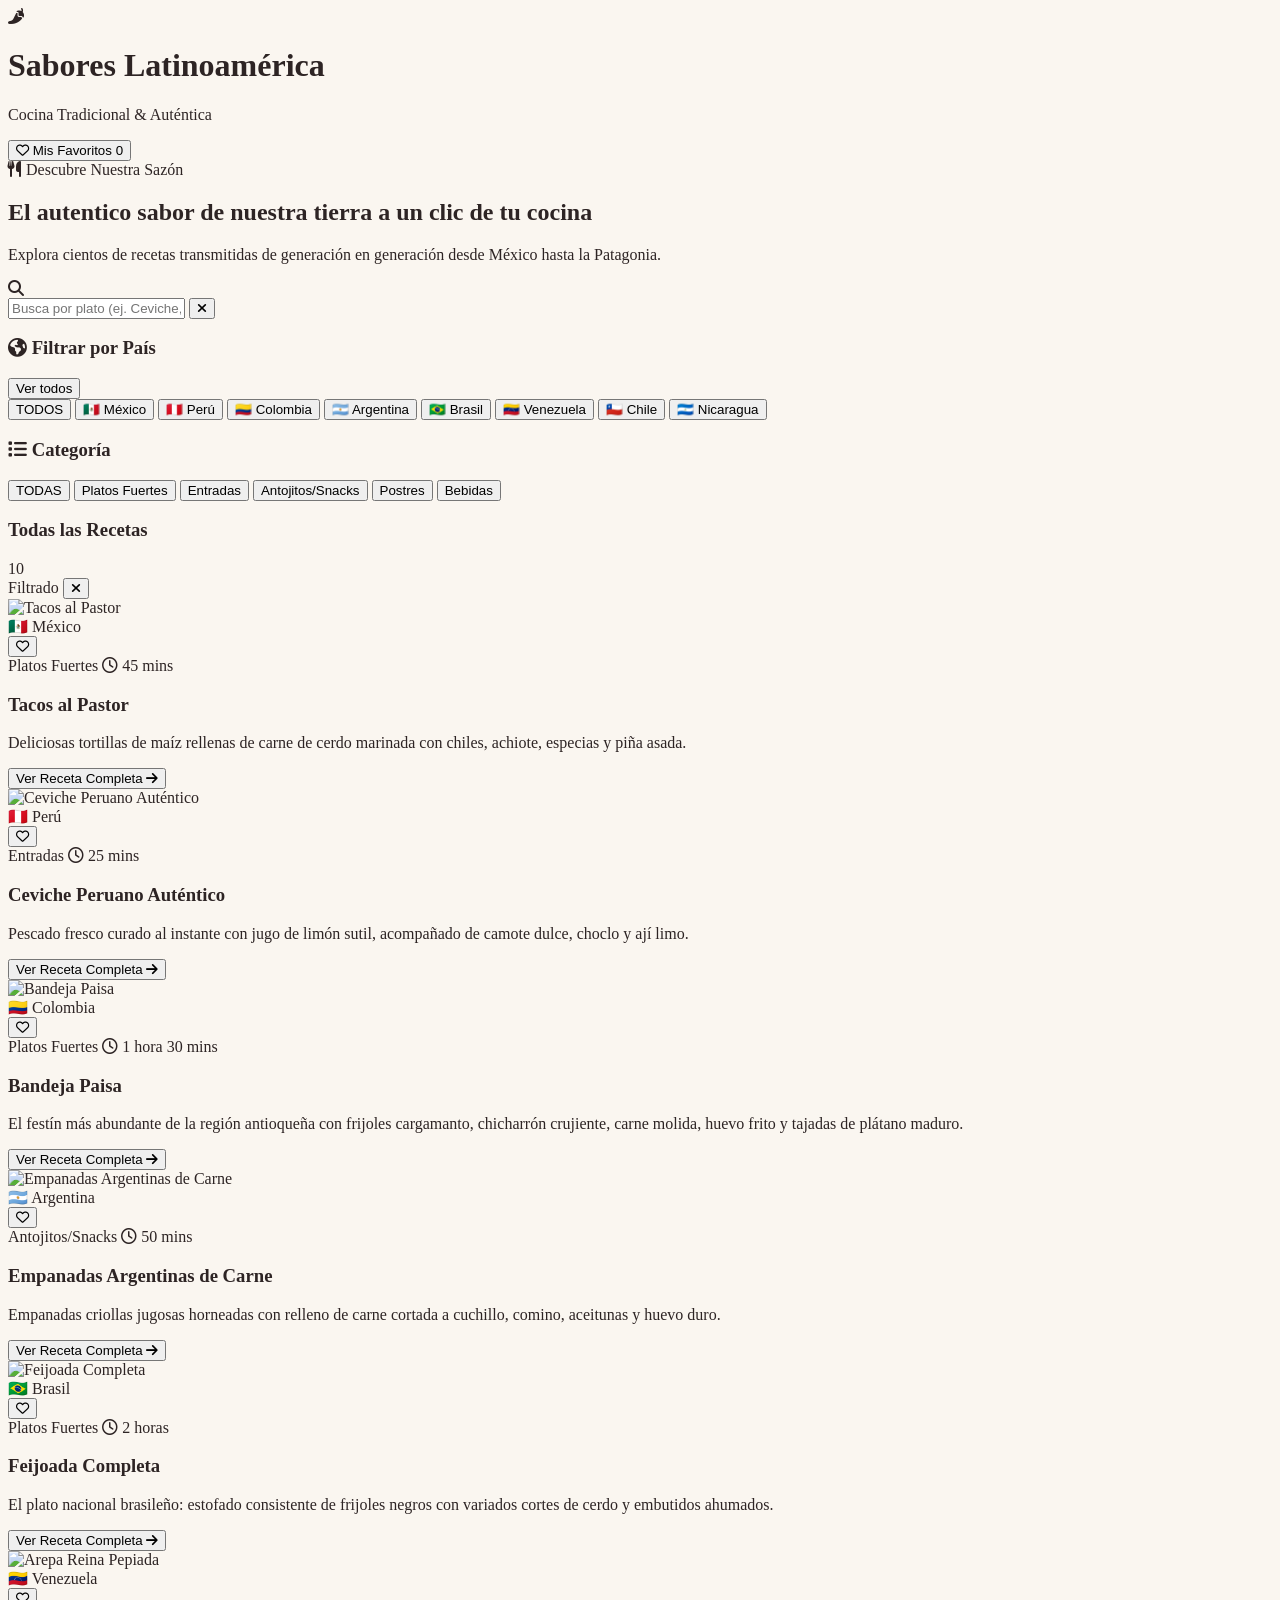
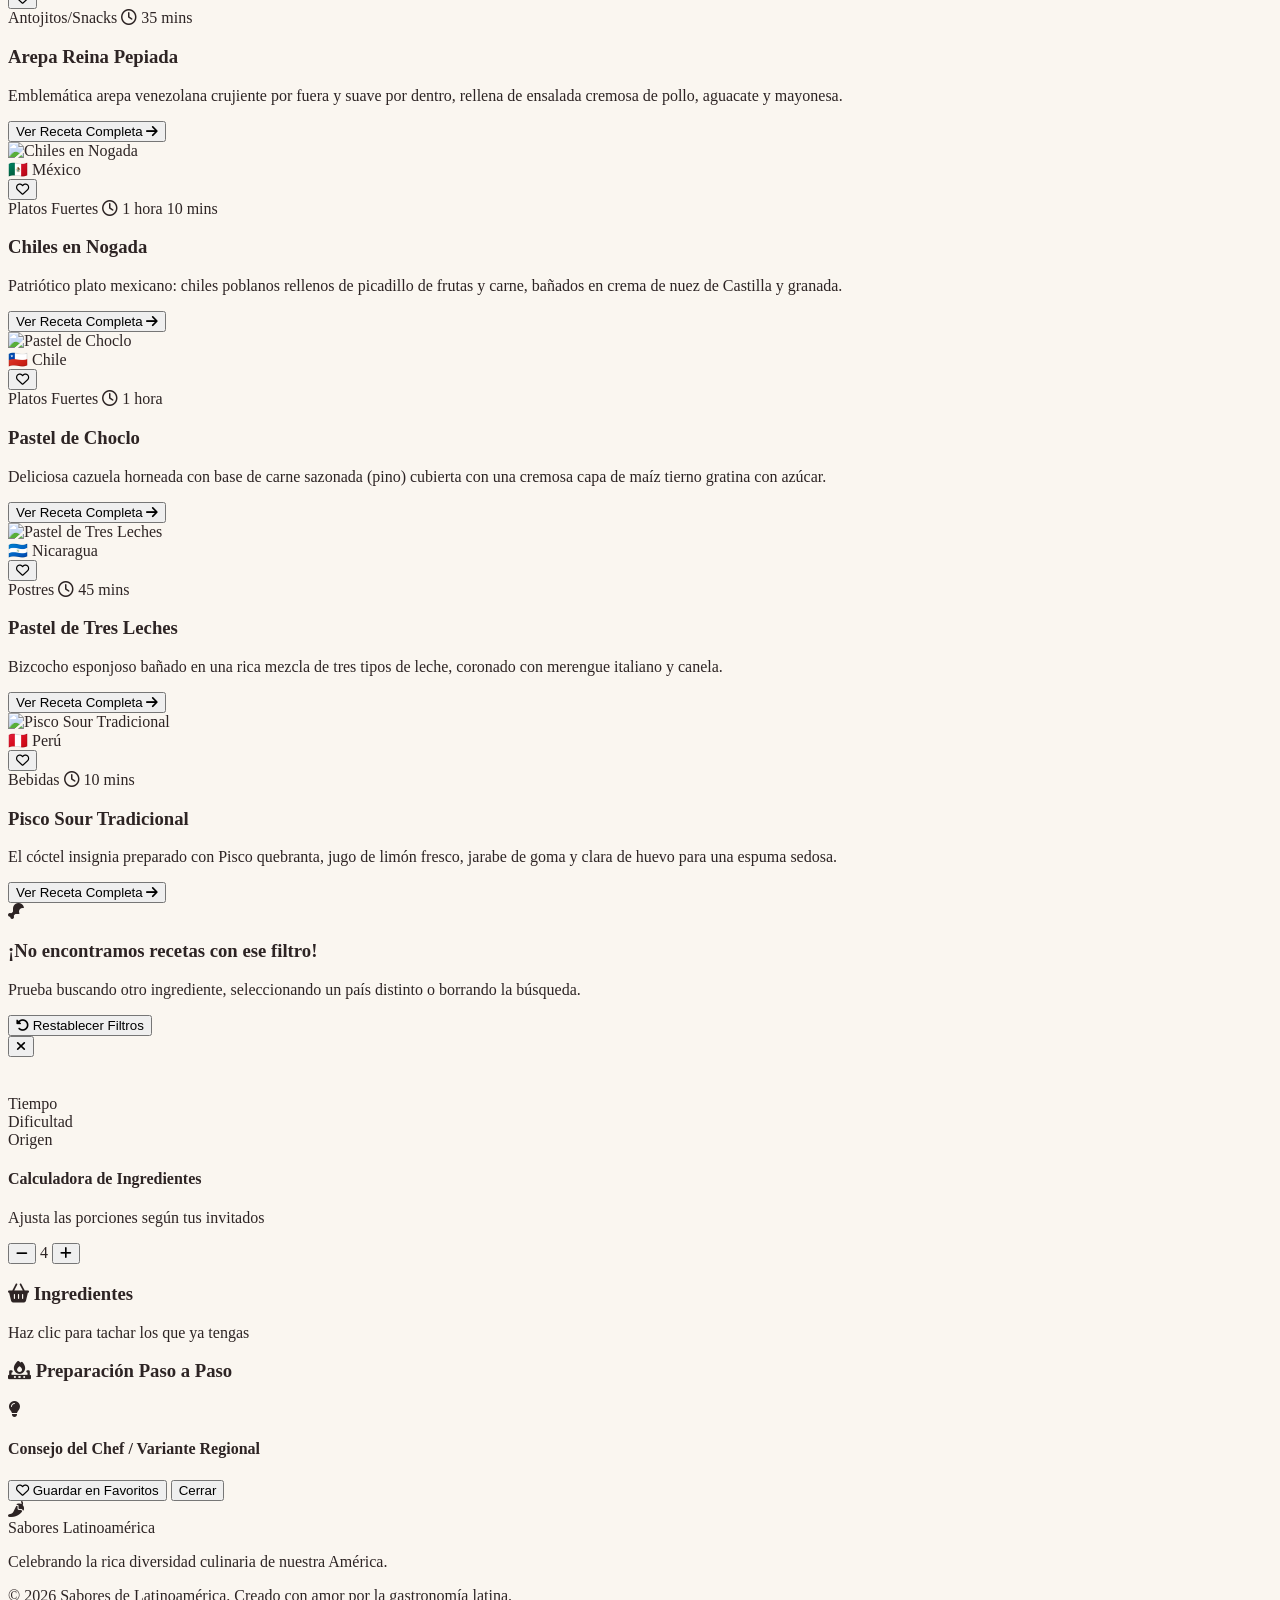
==== index.html @ 1b4be83d "se agrega diseño base para la web" ====
<!DOCTYPE html>
<html lang="es">
<head>
    <meta charset="UTF-8">
    <meta name="viewport" content="width=device-width, initial-scale=1.0">
    <title>Sabores de Latinoamérica | Recetas Tradicionales</title>
    <!-- Tailwind CSS CDN -->
    <script src="https://cdn.tailwindcss.com"></script>
    <!-- FontAwesome Icons -->
    <link rel="stylesheet" href="https://cdnjs.cloudflare.com/ajax/libs/font-awesome/6.4.0/css/all.min.css">
    <!-- Google Fonts - Plus Jakarta Sans & Playfair Display -->
    <link rel="preconnect" href="https://fonts.googleapis.com">
    <link rel="preconnect" href="https://fonts.gstatic.com" crossorigin>
    <link href="https://fonts.googleapis.com/css2?family=Plus+Jakarta+Sans:wght@400;500;600;700;800&family=Playfair+Display:ital,wght@0,600;0,800;1,600&display=swap" rel="stylesheet">
    
    <script>
        tailwind.config = {
            theme: {
                extend: {
                    colors: {
                        terracota: {
                            50: '#fdf8f6',
                            100: '#f2e8e5',
                            500: '#e0533c',
                            600: '#c83e28',
                            700: '#a32f1c',
                        },
                        maiz: {
                            100: '#fef3c7',
                            400: '#f59e0b',
                            500: '#d97706',
                        },
                        cilantro: {
                            50: '#f0fdf4',
                            500: '#22c55e',
                            700: '#15803d',
                            800: '#166534',
                        },
                        warmbg: '#FAF6F0'
                    },
                    fontFamily: {
                        sans: ['"Plus Jakarta Sans"', 'sans-serif'],
                        serif: ['"Playfair Display"', 'serif'],
                    }
                }
            }
        }
    </script>
    <style>
        body {
            background-color: #FAF6F0;
            color: #2D2424;
        }
        .hide-scrollbar::-webkit-scrollbar {
            display: none;
        }
        .hide-scrollbar {
            -ms-overflow-style: none;
            scrollbar-width: none;
        }
        .recipe-card {
            transition: transform 0.3s ease, box-shadow 0.3s ease;
        }
        .recipe-card:hover {
            transform: translateY(-6px);
        }
        .heart-icon {
            transition: transform 0.2s cubic-bezier(0.175, 0.885, 0.32, 1.275);
        }
        .heart-icon.active {
            transform: scale(1.2);
            color: #e0533c;
        }
    </style>
</head>
<body class="font-sans min-h-screen flex flex-col justify-between antialiased selection:bg-terracota-500 selection:text-white">

    <!-- HEADER / NAVIGATION -->
    <header class="sticky top-0 z-40 bg-white/90 backdrop-blur-md border-b border-orange-100 shadow-sm">
        <div class="max-w-7xl mx-auto px-4 sm:px-6 lg:px-8">
            <div class="flex items-center justify-between h-20">
                <!-- Logo -->
                <div class="flex items-center gap-3 cursor-pointer" onclick="resetFilters()">
                    <div class="w-12 h-12 rounded-2xl bg-gradient-to-tr from-terracota-600 via-maiz-500 to-cilantro-700 flex items-center justify-center text-white text-2xl shadow-md shadow-terracota-500/20">
                        <i class="fa-solid fa-pepper-hot"></i>
                    </div>
                    <div>
                        <h1 class="font-serif font-extrabold text-2xl sm:text-3xl text-gray-900 tracking-tight">Sabores <span class="text-terracota-600">Latinoamérica</span></h1>
                        <p class="text-xs text-gray-500 font-medium tracking-wide uppercase">Cocina Tradicional & Auténtica</p>
                    </div>
                </div>

                <!-- Navigation Action Buttons -->
                <div class="flex items-center gap-3">
                    <button id="favorites-toggle-btn" onclick="toggleFavoritesOnly()" class="flex items-center gap-2 px-4 py-2.5 rounded-full border border-gray-200 bg-white hover:border-terracota-500 hover:text-terracota-600 text-gray-700 font-semibold text-sm transition-all shadow-sm">
                        <i id="fav-nav-icon" class="fa-regular fa-heart text-terracota-500 text-base"></i>
                        <span class="hidden sm:inline">Mis Favoritos</span>
                        <span id="fav-count-badge" class="bg-terracota-500 text-white text-xs font-bold px-2 py-0.5 rounded-full">0</span>
                    </button>
                </div>
            </div>
        </div>
    </header>

    <!-- HERO SECTION -->
    <section class="relative bg-gradient-to-b from-orange-100/50 via-warmbg to-warmbg pt-10 pb-8 px-4 sm:px-6 lg:px-8">
        <div class="max-w-4xl mx-auto text-center">
            <span class="inline-flex items-center gap-2 px-3 py-1 rounded-full bg-maiz-100 text-maiz-500 text-xs font-bold uppercase tracking-wider mb-4 border border-maiz-400/20">
                <i class="fa-solid fa-utensils"></i> Descubre Nuestra Sazón
            </span>
            <h2 class="font-serif text-3xl sm:text-5xl font-extrabold text-gray-900 leading-tight mb-4">
                El autentico sabor de nuestra tierra a un clic de tu cocina
            </h2>
            <p class="text-gray-600 text-base sm:text-lg mb-8 max-w-2xl mx-auto">
                Explora cientos de recetas transmitidas de generación en generación desde México hasta la Patagonia.
            </p>

            <!-- Search Bar -->
            <div class="relative max-w-2xl mx-auto shadow-lg rounded-2xl">
                <div class="absolute inset-y-0 left-0 pl-4 flex items-center pointer-events-none text-gray-400 text-lg">
                    <i class="fa-solid fa-magnifying-glass"></i>
                </div>
                <input type="text" id="search-input" oninput="handleSearch()" placeholder="Busca por plato (ej. Ceviche, Tacos) o ingrediente (ej. Aguacate, Maíz)..." 
                       class="w-full pl-12 pr-10 py-4 bg-white rounded-2xl border-2 border-transparent focus:border-terracota-500 text-gray-800 placeholder-gray-400 focus:outline-none focus:ring-4 focus:ring-terracota-500/10 text-base font-medium transition-all shadow-sm">
                <button id="clear-search-btn" onclick="clearSearch()" class="hidden absolute inset-y-0 right-0 pr-4 flex items-center text-gray-400 hover:text-gray-600">
                    <i class="fa-solid fa-xmark text-lg"></i>
                </button>
            </div>
        </div>
    </section>

    <!-- MAIN CONTENT AREA -->
    <main class="max-w-7xl mx-auto px-4 sm:px-6 lg:px-8 py-6 flex-grow w-full">

        <!-- FILTERS BAR -->
        <div class="space-y-6 mb-10">
            <!-- Country Filters Carousel -->
            <div>
                <div class="flex items-center justify-between mb-3">
                    <h3 class="text-sm font-bold uppercase tracking-wider text-gray-500 flex items-center gap-2">
                        <i class="fa-solid fa-earth-americas text-terracota-500"></i> Filtrar por País
                    </h3>
                    <button onclick="resetCountryFilter()" class="text-xs font-semibold text-terracota-600 hover:underline">Ver todos</button>
                </div>
                <div class="flex items-center gap-2 overflow-x-auto pb-2 hide-scrollbar -mx-4 px-4 sm:mx-0 sm:px-0" id="country-filters-container">
                    <!-- Dynamic rendering of country pills -->
                </div>
            </div>

            <!-- Category Filters -->
            <div>
                <div class="flex items-center justify-between mb-3">
                    <h3 class="text-sm font-bold uppercase tracking-wider text-gray-500 flex items-center gap-2">
                        <i class="fa-solid fa-list text-maiz-500"></i> Categoría
                    </h3>
                </div>
                <div class="flex flex-wrap gap-2" id="category-filters-container">
                    <!-- Dynamic rendering of category pills -->
                </div>
            </div>
        </div>

        <!-- SEARCH RESULTS HEADER -->
        <div class="flex items-center justify-between mb-6 border-b border-orange-200/60 pb-4">
            <div class="flex items-center gap-3">
                <h3 class="text-xl font-bold text-gray-900 font-serif" id="results-title">Todas las Recetas</h3>
                <span id="results-count" class="bg-orange-100 text-terracota-700 text-xs font-bold px-2.5 py-1 rounded-full">0</span>
            </div>
            <!-- Active Filters Info -->
            <div id="active-filter-badge" class="hidden flex items-center gap-2 bg-terracota-50 border border-terracota-100 text-terracota-700 text-xs font-semibold px-3 py-1 rounded-full">
                <span id="active-filter-text">Filtrado</span>
                <button onclick="resetFilters()" class="hover:text-terracota-900"><i class="fa-solid fa-xmark"></i></button>
            </div>
        </div>

        <!-- RECIPES GRID -->
        <div id="recipes-grid" class="grid grid-cols-1 sm:grid-cols-2 lg:grid-cols-3 xl:grid-cols-4 gap-6">
            <!-- Dynamic Recipe Cards Loading Here -->
        </div>

        <!-- EMPTY STATE -->
        <div id="empty-state" class="hidden text-center py-16 bg-white rounded-3xl border-2 border-dashed border-orange-200 my-8">
            <div class="w-20 h-20 bg-orange-50 text-terracota-500 rounded-full flex items-center justify-center mx-auto mb-4 text-3xl">
                <i class="fa-solid fa-drumstick-bite"></i>
            </div>
            <h3 class="text-2xl font-bold font-serif text-gray-800 mb-2">¡No encontramos recetas con ese filtro!</h3>
            <p class="text-gray-500 mb-6 max-w-md mx-auto">Prueba buscando otro ingrediente, seleccionando un país distinto o borrando la búsqueda.</p>
            <button onclick="resetFilters()" class="px-6 py-3 bg-terracota-500 hover:bg-terracota-600 text-white font-bold rounded-xl shadow-md transition-all">
                <i class="fa-solid fa-rotate-left mr-2"></i> Restablecer Filtros
            </button>
        </div>

    </main>

    <!-- RECIPE DETAIL MODAL -->
    <div id="recipe-modal" class="fixed inset-0 z-50 hidden overflow-y-auto bg-black/60 backdrop-blur-sm flex items-center justify-center p-3 sm:p-4 transition-opacity duration-300 opacity-0">
        <div class="relative bg-white rounded-3xl max-w-3xl w-full max-h-[92vh] overflow-y-auto shadow-2xl transition-all transform scale-95 duration-300 flex flex-col" id="modal-content">
            <!-- Modal Close Button -->
            <button onclick="closeRecipeModal()" class="absolute top-4 right-4 z-20 w-10 h-10 bg-black/40 hover:bg-black/70 text-white rounded-full flex items-center justify-center transition-all shadow-md backdrop-blur-md">
                <i class="fa-solid fa-xmark text-lg"></i>
            </button>

            <!-- Modal Image Header -->
            <div class="relative h-64 sm:h-80 w-full shrink-0">
                <img id="modal-image" src="" alt="" class="w-full h-full object-cover">
                <div class="absolute inset-0 bg-gradient-to-t from-black/80 via-black/20 to-transparent"></div>
                
                <div class="absolute bottom-4 left-4 right-4 text-white">
                    <div class="flex items-center gap-2 mb-2">
                        <span id="modal-country-badge" class="px-3 py-1 rounded-full bg-white/20 backdrop-blur-md text-xs font-bold tracking-wide border border-white/30 text-white">
                            <!-- Country Badge -->
                        </span>
                        <span id="modal-category-badge" class="px-3 py-1 rounded-full bg-maiz-500/90 text-xs font-bold tracking-wide text-white">
                            <!-- Category Badge -->
                        </span>
                    </div>
                    <h2 id="modal-title" class="text-2xl sm:text-4xl font-extrabold font-serif leading-tight">
                        <!-- Title -->
                    </h2>
                </div>
            </div>

            <!-- Modal Body Container -->
            <div class="p-6 sm:p-8 space-y-8 flex-grow">
                <!-- Meta stats bar -->
                <div class="grid grid-cols-3 gap-3 p-4 bg-orange-50/60 rounded-2xl border border-orange-100 text-center">
                    <div>
                        <span class="block text-xs uppercase text-gray-500 font-bold">Tiempo</span>
                        <span id="modal-time" class="text-sm sm:text-base font-extrabold text-gray-800"></span>
                    </div>
                    <div>
                        <span class="block text-xs uppercase text-gray-500 font-bold">Dificultad</span>
                        <span id="modal-difficulty" class="text-sm sm:text-base font-extrabold text-terracota-600"></span>
                    </div>
                    <div>
                        <span class="block text-xs uppercase text-gray-500 font-bold">Origen</span>
                        <span id="modal-origin" class="text-sm sm:text-base font-extrabold text-gray-800"></span>
                    </div>
                </div>

                <!-- Description -->
                <p id="modal-description" class="text-gray-600 text-base leading-relaxed italic border-l-4 border-terracota-500 pl-4 py-1">
                    <!-- Description -->
                </p>

                <!-- Dynamic Servings Calculator -->
                <div class="bg-gray-50 p-4 rounded-2xl border border-gray-200 flex items-center justify-between flex-wrap gap-4">
                    <div>
                        <h4 class="font-bold text-gray-900 text-sm sm:text-base">Calculadora de Ingredientes</h4>
                        <p class="text-xs text-gray-500">Ajusta las porciones según tus invitados</p>
                    </div>
                    <div class="flex items-center gap-3 bg-white px-3 py-1.5 rounded-xl border border-gray-300 shadow-sm">
                        <button onclick="updateServings(-1)" class="w-8 h-8 rounded-lg bg-gray-100 hover:bg-terracota-500 hover:text-white text-gray-700 font-bold text-lg flex items-center justify-center transition-colors">
                            <i class="fa-solid fa-minus text-xs"></i>
                        </button>
                        <span class="font-extrabold text-lg text-gray-800 w-8 text-center" id="servings-count">4</span>
                        <button onclick="updateServings(1)" class="w-8 h-8 rounded-lg bg-gray-100 hover:bg-terracota-500 hover:text-white text-gray-700 font-bold text-lg flex items-center justify-center transition-colors">
                            <i class="fa-solid fa-plus text-xs"></i>
                        </button>
                    </div>
                </div>

                <!-- Ingredients Section with Checkboxes -->
                <div>
                    <div class="flex items-center justify-between mb-4">
                        <h3 class="text-xl font-bold font-serif text-gray-900 flex items-center gap-2">
                            <i class="fa-solid fa-basket-shopping text-terracota-500"></i> Ingredientes
                        </h3>
                        <span class="text-xs text-gray-400">Haz clic para tachar los que ya tengas</span>
                    </div>
                    <ul id="modal-ingredients-list" class="space-y-2.5">
                        <!-- Dynamic Checkbox Ingredients -->
                    </ul>
                </div>

                <!-- Step-by-Step Instructions -->
                <div>
                    <h3 class="text-xl font-bold font-serif text-gray-900 mb-4 flex items-center gap-2">
                        <i class="fa-solid fa-fire-burner text-maiz-500"></i> Preparación Paso a Paso
                    </h3>
                    <ol id="modal-steps-list" class="space-y-4">
                        <!-- Dynamic Steps -->
                    </ol>
                </div>

                <!-- Chef's Tip Box -->
                <div id="modal-chef-tip-container" class="bg-cilantro-50 border border-cilantro-700/20 rounded-2xl p-4 sm:p-5 flex gap-4 items-start">
                    <div class="w-10 h-10 rounded-full bg-cilantro-700 text-white flex items-center justify-center shrink-0 text-lg">
                        <i class="fa-solid fa-lightbulb"></i>
                    </div>
                    <div>
                        <h4 class="font-bold text-cilantro-800 text-sm uppercase tracking-wide mb-1">Consejo del Chef / Variante Regional</h4>
                        <p id="modal-chef-tip" class="text-cilantro-800/90 text-sm leading-relaxed"></p>
                    </div>
                </div>
            </div>

            <!-- Modal Footer Actions -->
            <div class="p-4 sm:p-6 bg-gray-50 border-t border-gray-100 rounded-b-3xl flex items-center justify-between gap-4">
                <button id="modal-fav-btn" onclick="" class="flex-1 py-3 px-4 rounded-xl font-bold text-sm border flex items-center justify-center gap-2 transition-all">
                    <i id="modal-fav-icon" class="fa-regular fa-heart"></i>
                    <span id="modal-fav-text">Guardar en Favoritos</span>
                </button>
                <button onclick="closeRecipeModal()" class="px-6 py-3 bg-gray-200 hover:bg-gray-300 text-gray-800 font-bold rounded-xl text-sm transition-colors">
                    Cerrar
                </button>
            </div>
        </div>
    </div>

    <!-- FOOTER -->
    <footer class="bg-gray-900 text-white border-t border-gray-800 mt-16">
        <div class="max-w-7xl mx-auto px-4 sm:px-6 lg:px-8 py-10">
            <div class="flex flex-col md:flex-row items-center justify-between gap-6 text-center md:text-left">
                <div class="flex items-center gap-3">
                    <div class="w-10 h-10 rounded-xl bg-terracota-500 flex items-center justify-center text-white text-xl">
                        <i class="fa-solid fa-pepper-hot"></i>
                    </div>
                    <div>
                        <span class="font-serif font-extrabold text-xl">Sabores Latinoamérica</span>
                        <p class="text-xs text-gray-400">Celebrando la rica diversidad culinaria de nuestra América.</p>
                    </div>
                </div>
                <div class="text-xs text-gray-500">
                    &copy; 2026 Sabores de Latinoamérica. Creado con amor por la gastronomía latina.
                </div>
            </div>
        </div>
    </footer>

    <!-- JAVASCRIPT LOGIC -->
    <script>
        // Comprehensive Preloaded Recipes Database
        const recipesData = [
            {
                id: "tacos-al-pastor",
                title: "Tacos al Pastor",
                country: "México",
                flag: "🇲🇽",
                category: "Platos Fuertes",
                time: "45 mins",
                difficulty: "Fácil",
                image: "https://images.unsplash.com/photo-1551504734-5ee1c4a1479b?auto=format&fit=crop&w=800&q=80",
                description: "Deliciosas tortillas de maíz rellenas de carne de cerdo marinada con chiles, achiote, especias y piña asada.",
                baseServings: 4,
                ingredients: [
                    { amount: 500, unit: "g", item: "Lomo de cerdo en finas filetes" },
                    { amount: 2, unit: "chiles", item: "Guajillo hidratados" },
                    { amount: 1, unit: "cda", item: "Pasta de achiote" },
                    { amount: 0.25, unit: "taza", item: "Jugo de naranja agria" },
                    { amount: 0.5, unit: "taza", item: "Piña fresca en rodajas" },
                    { amount: 12, unit: "tortillas", item: "Tortillas pequeñas de maíz" },
                    { amount: 0.5, unit: "taza", item: "Cilantro fresco picado" },
                    { amount: 1, unit: "cebolla", item: "Cebolla blanca picada" }
                ],
                steps: [
                    "Licúa los chiles guajillo con el achiote, jugo de naranja, ajo, comino y orégano hasta obtener un adobo suave.",
                    "Marina las tiras de cerdo en el adobo durante al menos 2 horas en el refrigerador.",
                    "En una sartén bien caliente con un poco de aceite, cocina la carne marinada hasta que esté bien dorada y ligeramente crujiente.",
                    "Asa las rodajas de piña hasta que se caramelicen y pícalas en trozos pequeños.",
                    "Calienta las tortillas de maíz, sirve la carne, agrega la piña asada, cebolla, cilantro y acompaña con salsa verde y limón."
                ],
                chefTip: "Si deseas un sabor más cercano al tradicional trompo mexicano, cocina la carne a fuego alto para que logre bordes doraditos y crujientes."
            },
            {
                id: "ceviche-peruano",
                title: "Ceviche Peruano Auténtico",
                country: "Perú",
                flag: "🇵🇪",
                category: "Entradas",
                time: "25 mins",
                difficulty: "Fácil",
                image: "https://images.unsplash.com/photo-1535399831218-d5bd36d1a6b3?auto=format&fit=crop&w=800&q=80",
                description: "Pescado fresco curado al instante con jugo de limón sutil, acompañado de camote dulce, choclo y ají limo.",
                baseServings: 4,
                ingredients: [
                    { amount: 600, unit: "g", item: "Pescado blanco fresco (Corvina o Lenguado)" },
                    { amount: 10, unit: "limones", item: "Limones sutiles (frescos)" },
                    { amount: 1, unit: "cebolla", item: "Cebolla morada cortada en pluma fina" },
                    { amount: 1, unit: "ají", item: "Ají limo picado finamente" },
                    { amount: 1, unit: "camote", item: "Camote cocido en rodajas" },
                    { amount: 1, unit: "taza", item: "Choclo peruano desgranado y cocido" },
                    { amount: 0.25, unit: "taza", item: "Cilantro fresco picado" }
                ],
                steps: [
                    "Corta el pescado fresco en cubos de aproximadamente 2 cm y colócalos en un tazón frío previamente frotado con ají limo.",
                    "Sazona el pescado generosamente con sal y pimienta al gusto. Mezcla suavemente.",
                    "Exprime los limones suavemente sin apretar hasta el final para evitar amargor, derramando el jugo directo sobre el pescado.",
                    "Añade el ají limo y el cilantro picado. Remueve durante 1 a 2 minutos hasta que el pescado cambie ligeramente de color.",
                    "Agrega la cebolla morada lavada en agua helada, sirve inmediatamente acompañado de rodajas de camote y choclo."
                ],
                chefTip: "Nunca dejes reposar el ceviche más de 3 minutos en el limón; el verdadero ceviche peruano se consume fresco al instante de marinarse."
            },
            {
                id: "bandeja-paisa",
                title: "Bandeja Paisa",
                country: "Colombia",
                flag: "🇨🇴",
                category: "Platos Fuertes",
                time: "1 hora 30 mins",
                difficulty: "Intermedio",
                image: "https://images.unsplash.com/photo-1626777552726-4a6b54c97e46?auto=format&fit=crop&w=800&q=80",
                description: "El festín más abundante de la región antioqueña con frijoles cargamanto, chicharrón crujiente, carne molida, huevo frito y tajadas de plátano maduro.",
                baseServings: 4,
                ingredients: [
                    { amount: 400, unit: "g", item: "Frijoles cargamanto cocidos" },
                    { amount: 400, unit: "g", item: "Tocino entero para chicharrón" },
                    { amount: 400, unit: "g", item: "Carne molida sofocada" },
                    { amount: 4, unit: "chorizos", item: "Chorizos antioqueños" },
                    { amount: 4, unit: "huevos", item: "Huevos fritos" },
                    { amount: 2, unit: "plátanos", item: "Plátanos maduros fritos en tajadas" },
                    { amount: 2, unit: "tazas", item: "Arroz blanco cocido" },
                    { amount: 1, unit: "aguacate", item: "Aguacate en cuartos" },
                    { amount: 4, unit: "arepas", item: "Arepas pequeñas de maíz blanco" }
                ],
                steps: [
                    "Cocina los frijoles en olla a presión con un buen guiso (hogao) de cebolla y tomate.",
                    "Corta el tocino en forma de peineta y fríelo a fuego lento hasta que quede bien dorado y crujiente.",
                    "Sofríe la carne molida con cebolla, ajo y comino.",
                    "Fríe las tajadas de plátano maduro, los chorizos y los huevos dejando la yema blanda.",
                    "Sirve en una bandeja grande colocando una cama de arroz, frijoles al lado y acomodando el chicharrón, carne, chorizo, huevo, tajada, arepa y aguacate."
                ],
                chefTip: "Añade un trozo de plátano verde o zanahoria a la cocción de los frijoles para espesar el caldo de forma natural."
            },
            {
                id: "empanadas-argentinas",
                title: "Empanadas Argentinas de Carne",
                country: "Argentina",
                flag: "🇦🇷",
                category: "Antojitos/Snacks",
                time: "50 mins",
                difficulty: "Intermedio",
                image: "https://images.unsplash.com/photo-1628102491629-778571d893a3?auto=format&fit=crop&w=800&q=80",
                description: "Empanadas criollas jugosas horneadas con relleno de carne cortada a cuchillo, comino, aceitunas y huevo duro.",
                baseServings: 4,
                ingredients: [
                    { amount: 12, unit: "discos", item: "Tapas para empanadas criollas" },
                    { amount: 500, unit: "g", item: "Carne de res (Lomo o Bola de lomo)" },
                    { amount: 500, unit: "g", item: "Cebolla picada fina" },
                    { amount: 2, unit: "huevos", item: "Huevos duros picados" },
                    { amount: 0.5, unit: "taza", item: "Aceitunas verdes picadas" },
                    { amount: 1, unit: "cda", item: "Comino molido y pimentón dulce" },
                    { amount: 50, unit: "g", item: "Grasa de res o mantequilla" }
                ],
                steps: [
                    "Cocina la cebolla en la grasa a fuego suave hasta que transparente.",
                    "Añade la carne cortada a mano en cubitos pequeños. Cocina solo hasta que cambie de color.",
                    "Condimenta generosamente con pimentón, comino, sal y pimienta. Deja enfriar el pino en la heladera preferiblemente de un día para otro.",
                    "Rellena cada disco de empanada agregando un toque de huevo duro y aceitunas.",
                    "Cierra doblando por la mitad y realiza el repulgue tradicional. Hornea a 220°C durante 15 minutos hasta que estén doradas."
                ],
                chefTip: "El secreto para que queden jugosas es usar la misma cantidad de peso en cebolla que en carne y dejar enfriar completamente el relleno."
            },
            {
                id: "feijoada-brasileira",
                title: "Feijoada Completa",
                country: "Brasil",
                flag: "🇧🇷",
                category: "Platos Fuertes",
                time: "2 horas",
                difficulty: "Avanzado",
                image: "https://images.unsplash.com/photo-1541544741938-0af808871cc0?auto=format&fit=crop&w=800&q=80",
                description: "El plato nacional brasileño: estofado consistente de frijoles negros con variados cortes de cerdo y embutidos ahumados.",
                baseServings: 6,
                ingredients: [
                    { amount: 500, unit: "g", item: "Frijoles negros (Feijão preto)" },
                    { amount: 300, unit: "g", item: "Carne de sol o cecina de res" },
                    { amount: 200, unit: "g", item: "Chorizo calabresa o ahumado" },
                    { amount: 200, unit: "g", item: "Costilla de cerdo ahumada" },
                    { amount: 1, unit: "cabeza", item: "Ajo picado" },
                    { amount: 2, unit: "hojas", item: "Laurel" },
                    { amount: 2, unit: "tazas", item: "Farofa (Harina de mandioca tostada)" }
                ],
                steps: [
                    "Remoja los frijoles negros desde la noche anterior.",
                    "Cocina las carnes ahumadas y descaladas junto con los frijoles y hojas de laurel en abundante agua.",
                    "En una sartén aparte, haz un sofrito abundante de ajo y cebolla, e incorpora un cucharón de frijoles aplastándolos para espesar.",
                    "Vierte el sofrito de nuevo a la olla principal y deja hervir a fuego lento hasta que el caldo tome cuerpo.",
                    "Sirve caliente acompañado de arroz blanco, farofa, gajos de naranja fresca y couve (col salteada)."
                ],
                chefTip: "Acompañar con rodajas de naranja ayuda a la digestión y contrarresta la suntuosidad de las carnes ahumadas."
            },
            {
                id: "arepas-reina-pepeada",
                title: "Arepa Reina Pepiada",
                country: "Venezuela",
                flag: "🇻🇪",
                category: "Antojitos/Snacks",
                time: "35 mins",
                difficulty: "Fácil",
                image: "https://images.unsplash.com/photo-1565299585323-38d6b0865b47?auto=format&fit=crop&w=800&q=80",
                description: "Emblemática arepa venezolana crujiente por fuera y suave por dentro, rellena de ensalada cremosa de pollo, aguacate y mayonesa.",
                baseServings: 4,
                ingredients: [
                    { amount: 2, unit: "tazas", item: "Harina de maíz precocida blanca" },
                    { amount: 2.5, unit: "tazas", item: "Agua tibia" },
                    { amount: 1, unit: "pechuga", item: "Pechuga de pollo desmechada" },
                    { amount: 1, unit: "aguacate", item: "Aguacate maduro grande" },
                    { amount: 3, unit: "cdas", item: "Mayonesa" },
                    { amount: 0.5, unit: "cebolla", item: "Cebolla morada rallada" },
                    { amount: 1, unit: "diente", item: "Ajo picado muy fino" }
                ],
                steps: [
                    "Mezcla la harina de maíz con agua tibia y sal hasta formar una masa suave y moldeable. Deja reposar 5 minutos.",
                    "Forma bolas de masa y aplástalas creando discos gruesos. Cocínalas en un budare o sartén a fuego medio hasta que doren por ambos lados.",
                    "En un tazón, muele la mitad del aguacate y mezcla con el pollo desmechado, la cebolla, el ajo y la mayonesa hasta crear un relleno cremoso.",
                    "Abre las arepas calientes con un cuchillo y rellénalas generosamente agregando las láminas del resto del aguacate."
                ],
                chefTip: "Si deseas un toque extra de crocancia, pasa la arepa por el horno a 200°C por 8 minutos después del budare hasta que suene 'hueca' al golpearla."
            },
            {
                id: "chiles-en-nogada",
                title: "Chiles en Nogada",
                country: "México",
                flag: "🇲🇽",
                category: "Platos Fuertes",
                time: "1 hora 10 mins",
                difficulty: "Avanzado",
                image: "https://images.unsplash.com/photo-1599974579688-8dbdd335c77f?auto=format&fit=crop&w=800&q=80",
                description: "Patriótico plato mexicano: chiles poblanos rellenos de picadillo de frutas y carne, bañados en crema de nuez de Castilla y granada.",
                baseServings: 4,
                ingredients: [
                    { amount: 4, unit: "chiles", item: "Chiles poblanos grandes asados y limpios" },
                    { amount: 300, unit: "g", item: "Carne picada mixta (cerdo y res)" },
                    { amount: 1, unit: "manzana", item: "Manzana panochera en cubitos" },
                    { amount: 1, unit: "pera", item: "Pera de leche en cubitos" },
                    { amount: 1, unit: "durazno", item: "Durazno criollo en cubitos" },
                    { amount: 1, unit: "taza", item: "Nuez de Castilla pelada" },
                    { amount: 100, unit: "g", item: "Queso de cabra fresco" },
                    { amount: 0.5, unit: "taza", item: "Crema de leche" },
                    { amount: 0.5, unit: "taza", item: "Granos de granada roja fresca" }
                ],
                steps: [
                    "Asa, suda, pela y desvena los chiles poblanos cuidando de dejarlos enteros.",
                    "Cocina la carne con el sofrito y añade las frutas picadas, pasas y piñones hasta tener un picadillo aromático.",
                    "Licúa las nueces de Castilla con el queso de cabra, la crema, un toque de leche y jerez para preparar la nogada fina.",
                    "Rellena los chiles con el picadillo tibia.",
                    "Cubre los chiles completamente con la nogada helada y decora con los granos de granada roja y hojas de perejil."
                ],
                chefTip: "Asegúrate de quitar toda la piel delgada de la nuez de Castilla para evitar que la nogada tome un sabor amargo."
            },
            {
                id: "pastel-de-choclo",
                title: "Pastel de Choclo",
                country: "Chile",
                flag: "🇨🇱",
                category: "Platos Fuertes",
                time: "1 hora",
                difficulty: "Intermedio",
                image: "https://images.unsplash.com/photo-1546069901-ba9599a7e63c?auto=format&fit=crop&w=800&q=80",
                description: "Deliciosa cazuela horneada con base de carne sazonada (pino) cubierta con una cremosa capa de maíz tierno gratina con azúcar.",
                baseServings: 4,
                ingredients: [
                    { amount: 6, unit: "mazorcas", item: "Choclos / maíces tiernos desgranados" },
                    { amount: 1, unit: "ramita", item: "Albahaca fresca" },
                    { amount: 400, unit: "g", item: "Carne de res molida" },
                    { amount: 2, unit: "cebollas", item: "Cebollas picadas" },
                    { amount: 2, unit: "huevos", item: "Huevos duros en cuartos" },
                    { amount: 0.5, unit: "taza", item: "Aceitunas negras" },
                    { amount: 2, unit: "cdas", item: "Azúcar granulada para gratinar" }
                ],
                steps: [
                    "Muele el choclo tierno junto a las hojas de albahaca fresca.",
                    "Cocina la mezcla de choclo en una olla con un toque de leche y mantequilla revolviendo constantemente hasta espesarla.",
                    "Prepara el pino dorando la cebolla con la carne molida, comino y sal.",
                    "En una paila de greda o molde para horno, coloca una base abundante de pino, huevo duro y aceitunas.",
                    "Cubre con la crema de choclo, espolvorea azúcar encima y hornea a 200°C hasta gratinar bien."
                ],
                chefTip: "Gratinar con un toque de azúcar por encima genera la costra dorada dulce tan característica de este plato chileno."
            },
            {
                id: "tres-leches",
                title: "Pastel de Tres Leches",
                country: "Nicaragua",
                flag: "🇳🇮",
                category: "Postres",
                time: "45 mins",
                difficulty: "Fácil",
                image: "https://images.unsplash.com/photo-1588195538326-c5b1e9f80a1b?auto=format&fit=crop&w=800&q=80",
                description: "Bizcocho esponjoso bañado en una rica mezcla de tres tipos de leche, coronado con merengue italiano y canela.",
                baseServings: 8,
                ingredients: [
                    { amount: 1, unit: "taza", item: "Harina de trigo" },
                    { amount: 5, unit: "huevos", item: "Huevos separados" },
                    { amount: 1, unit: "taza", item: "Azúcar" },
                    { amount: 1, unit: "lata", item: "Leche condensada" },
                    { amount: 1, unit: "lata", item: "Leche evaporada" },
                    { amount: 1, unit: "taza", item: "Crema de leche (Media crema)" },
                    { amount: 1, unit: "cda", item: "Polvo para hornear" }
                ],
                steps: [
                    "Bate las claras a punto de nieve y luego incorpora las yemas, el azúcar y la harina cernida suavemente.",
                    "Vierte en un molde enharinado y hornea a 180°C durante 25 minutos hasta que esté dorado.",
                    "Mezcla la leche condensada, la leche evaporada y la crema de leche.",
                    "Punza todo el bizcocho caliente con un tenedor y vierte la mezcla de las tres leches lentamente para que absorba todo.",
                    "Refrigera por 4 horas y decora con merengue o nata montada y canela espolvoreada."
                ],
                chefTip: "Deja reposar el pastel en el refrigerador durante toda la noche para que absorba el máximo de dulzura y humedad."
            },
            {
                id: "pisco-sour",
                title: "Pisco Sour Tradicional",
                country: "Perú",
                flag: "🇵🇪",
                category: "Bebidas",
                time: "10 mins",
                difficulty: "Fácil",
                image: "https://images.unsplash.com/photo-1514362545857-3bc16c4c7d1b?auto=format&fit=crop&w=800&q=80",
                description: "El cóctel insignia preparado con Pisco quebranta, jugo de limón fresco, jarabe de goma y clara de huevo para una espuma sedosa.",
                baseServings: 2,
                ingredients: [
                    { amount: 3, unit: "oz", item: "Pisco Quebranta" },
                    { amount: 1, unit: "oz", item: "Jugo de limón sutil fresco" },
                    { amount: 1, unit: "oz", item: "Jarabe de goma / almíbar simple" },
                    { amount: 1, unit: "clara", item: "Clara de huevo fresco" },
                    { amount: 4, unit: "cubos", item: "Hielo picado" },
                    { amount: 2, unit: "gotas", item: "Amargo de Angostura" }
                ],
                steps: [
                    "Agrega en una coctelera el pisco, el jugo de limón fresco y el jarabe de goma.",
                    "Añade la clara de huevo y el hielo.",
                    "Agita enérgicamente durante 15 a 20 segundos para emulsionar la clara de huevo.",
                    "Sirve colando en dos copas pisco sour previamente enfriadas.",
                    "Decora colocando 2 o 3 gotas de Amargo de Angostura sobre la espuma de la superficie."
                ],
                chefTip: "Usa la regla clásica peruana '3-1-1': 3 partes de Pisco, 1 parte de Limón y 1 parte de Jarabe para lograr el equilibrio perfecto."
            }
        ];

        // State variables
        let currentRecipes = [...recipesData];
        let selectedCountry = "TODOS";
        let selectedCategory = "TODAS";
        let searchQuery = "";
        let favorites = JSON.parse(localStorage.getItem('latin_recipes_favs')) || [];
        let showFavoritesOnly = false;
        let activeModalRecipe = null;
        let currentServings = 4;

        // DOM elements
        const recipesGrid = document.getElementById('recipes-grid');
        const emptyState = document.getElementById('empty-state');
        const countryContainer = document.getElementById('country-filters-container');
        const categoryContainer = document.getElementById('category-filters-container');
        const searchInput = document.getElementById('search-input');
        const clearSearchBtn = document.getElementById('clear-search-btn');
        const resultsTitle = document.getElementById('results-title');
        const resultsCount = document.getElementById('results-count');
        const favCountBadge = document.getElementById('fav-count-badge');
        const favNavIcon = document.getElementById('fav-nav-icon');
        const activeFilterBadge = document.getElementById('active-filter-badge');
        const activeFilterText = document.getElementById('active-filter-text');

        // Get unique countries and categories
        const countriesList = ["TODOS", ...new Set(recipesData.map(r => `${r.flag} ${r.country}`))];
        const categoriesList = ["TODAS", "Platos Fuertes", "Entradas", "Antojitos/Snacks", "Postres", "Bebidas"];

        // Initialize App
        window.addEventListener('DOMContentLoaded', () => {
            renderCountryFilters();
            renderCategoryFilters();
            updateFavoritesBadge();
            filterAndRenderRecipes();
        });

        // Render Country Filter Pills
        function renderCountryFilters() {
            countryContainer.innerHTML = countriesList.map(c => {
                const isSelected = (c === "TODOS" && selectedCountry === "TODOS") || selectedCountry === c;
                return `
                    <button onclick="selectCountry('${c}')" class="px-4 py-2 rounded-xl text-xs sm:text-sm font-bold whitespace-nowrap transition-all flex items-center gap-1.5 ${
                        isSelected 
                        ? 'bg-terracota-500 text-white shadow-md shadow-terracota-500/20' 
                        : 'bg-white border border-gray-200 text-gray-700 hover:border-terracota-500 hover:text-terracota-600'
                    }">
                        ${c}
                    </button>
                `;
            }).join('');
        }

        // Render Category Filter Pills
        function renderCategoryFilters() {
            categoryContainer.innerHTML = categoriesList.map(cat => {
                const isSelected = selectedCategory === cat;
                return `
                    <button onclick="selectCategory('${cat}')" class="px-3.5 py-1.5 rounded-lg text-xs font-bold transition-all ${
                        isSelected 
                        ? 'bg-maiz-500 text-white shadow-sm' 
                        : 'bg-white border border-gray-200 text-gray-600 hover:border-maiz-500 hover:text-maiz-500'
                    }">
                        ${cat}
                    </button>
                `;
            }).join('');
        }

        // Selection Handlers
        function selectCountry(country) {
            selectedCountry = country;
            showFavoritesOnly = false;
            updateFavoritesNavState();
            renderCountryFilters();
            filterAndRenderRecipes();
        }

        function selectCategory(category) {
            selectedCategory = category;
            showFavoritesOnly = false;
            updateFavoritesNavState();
            renderCategoryFilters();
            filterAndRenderRecipes();
        }

        function handleSearch() {
            searchQuery = searchInput.value.trim().toLowerCase();
            if (searchQuery.length > 0) {
                clearSearchBtn.classList.remove('hidden');
            } else {
                clearSearchBtn.classList.add('hidden');
            }
            filterAndRenderRecipes();
        }

        function clearSearch() {
            searchInput.value = "";
            searchQuery = "";
            clearSearchBtn.classList.add('hidden');
            filterAndRenderRecipes();
        }

        function resetCountryFilter() {
            selectedCountry = "TODOS";
            renderCountryFilters();
            filterAndRenderRecipes();
        }

        function resetFilters() {
            selectedCountry = "TODOS";
            selectedCategory = "TODAS";
            searchQuery = "";
            showFavoritesOnly = false;
            searchInput.value = "";
            clearSearchBtn.classList.add('hidden');
            updateFavoritesNavState();
            renderCountryFilters();
            renderCategoryFilters();
            filterAndRenderRecipes();
        }

        // Filter Logic
        function filterAndRenderRecipes() {
            let filtered = recipesData.filter(recipe => {
                // Country Filter
                const matchesCountry = selectedCountry === "TODOS" || `${recipe.flag} ${recipe.country}` === selectedCountry;
                
                // Category Filter
                const matchesCategory = selectedCategory === "TODAS" || recipe.category === selectedCategory;

                // Search Query Filter (Matches Name, Country or Ingredients)
                const matchesSearch = searchQuery === "" || 
                    recipe.title.toLowerCase().includes(searchQuery) ||
                    recipe.country.toLowerCase().includes(searchQuery) ||
                    recipe.ingredients.some(i => i.item.toLowerCase().includes(searchQuery));

                // Favorites Filter
                const matchesFavs = !showFavoritesOnly || favorites.includes(recipe.id);

                return matchesCountry && matchesCategory && matchesSearch && matchesFavs;
            });

            // Update UI Counters and Titles
            resultsCount.textContent = filtered.length;
            
            if (showFavoritesOnly) {
                resultsTitle.textContent = "Mis Recetas Favoritas";
            } else if (selectedCountry !== "TODOS") {
                resultsTitle.textContent = `Recetas de ${selectedCountry}`;
            } else if (selectedCategory !== "TODAS") {
                resultsTitle.textContent = `Categoría: ${selectedCategory}`;
            } else {
                resultsTitle.textContent = "Todas las Recetas";
            }

            // Render Active Filter Badge
            if (selectedCountry !== "TODOS" || selectedCategory !== "TODAS" || searchQuery !== "" || showFavoritesOnly) {
                activeFilterBadge.classList.remove('hidden');
                activeFilterBadge.classList.add('flex');
                
                let text = [];
                if (showFavoritesOnly) text.push("Favoritos");
                if (selectedCountry !== "TODOS") text.push(selectedCountry);
                if (selectedCategory !== "TODAS") text.push(selectedCategory);
                if (searchQuery) text.push(`"${searchQuery}"`);
                
                activeFilterText.textContent = text.join(" • ");
            } else {
                activeFilterBadge.classList.add('hidden');
                activeFilterBadge.classList.remove('flex');
            }

            // Render Grid Cards or Empty State
            if (filtered.length === 0) {
                recipesGrid.innerHTML = "";
                emptyState.classList.remove('hidden');
            } else {
                emptyState.classList.add('hidden');
                recipesGrid.innerHTML = filtered.map(recipe => createRecipeCardHTML(recipe)).join('');
            }
        }

        // Create HTML for Individual Recipe Card
        function createRecipeCardHTML(recipe) {
            const isFav = favorites.includes(recipe.id);
            return `
                <article class="recipe-card bg-white rounded-3xl overflow-hidden border border-orange-100 shadow-sm hover:shadow-xl flex flex-col justify-between">
                    <div>
                        <!-- Image Container -->
                        <div class="relative h-48 w-full overflow-hidden bg-gray-100">
                            <img src="${recipe.image}" alt="${recipe.title}" loading="lazy" class="w-full h-full object-cover transition-transform duration-500 hover:scale-105">
                            
                            <!-- Country Badge -->
                            <div class="absolute top-3 left-3 bg-white/90 backdrop-blur-md px-3 py-1 rounded-full text-xs font-bold text-gray-800 shadow-sm flex items-center gap-1.5">
                                <span>${recipe.flag}</span>
                                <span>${recipe.country}</span>
                            </div>

                            <!-- Favorite Button -->
                            <button onclick="toggleFavorite(event, '${recipe.id}')" aria-label="Guardar en favoritos" class="absolute top-3 right-3 w-9 h-9 bg-white/90 backdrop-blur-md rounded-full flex items-center justify-center text-gray-400 hover:text-terracota-500 transition-colors shadow-sm">
                                <i class="${isFav ? 'fa-solid text-terracota-500' : 'fa-regular'} fa-heart heart-icon ${isFav ? 'active' : ''} text-lg"></i>
                            </button>
                        </div>

                        <!-- Content -->
                        <div class="p-5">
                            <div class="flex items-center gap-2 mb-2">
                                <span class="bg-orange-50 text-terracota-600 text-[10px] font-extrabold uppercase px-2.5 py-0.5 rounded-md border border-orange-200/60">
                                    ${recipe.category}
                                </span>
                                <span class="text-xs text-gray-400 flex items-center gap-1 font-medium ml-auto">
                                    <i class="fa-regular fa-clock text-terracota-500"></i> ${recipe.time}
                                </span>
                            </div>

                            <h3 class="font-serif font-extrabold text-lg text-gray-900 leading-snug mb-2 hover:text-terracota-600 transition-colors">
                                ${recipe.title}
                            </h3>
                            
                            <p class="text-gray-500 text-xs line-clamp-2 leading-relaxed mb-4">
                                ${recipe.description}
                            </p>
                        </div>
                    </div>

                    <!-- Footer Action -->
                    <div class="px-5 pb-5 pt-0">
                        <button onclick="openRecipeModal('${recipe.id}')" class="w-full py-2.5 px-4 rounded-xl bg-warmbg hover:bg-terracota-500 hover:text-white text-terracota-600 font-bold text-xs flex items-center justify-center gap-2 transition-all border border-orange-200/60">
                            <span>Ver Receta Completa</span>
                            <i class="fa-solid fa-arrow-right text-[10px]"></i>
                        </button>
                    </div>
                </article>
            `;
        }

        // Toggle Favorite Functionality
        function toggleFavorite(event, recipeId) {
            if (event) event.stopPropagation();
            
            const index = favorites.indexOf(recipeId);
            if (index > -1) {
                favorites.splice(index, 1);
            } else {
                favorites.push(recipeId);
            }

            localStorage.setItem('latin_recipes_favs', JSON.stringify(favorites));
            updateFavoritesBadge();
            filterAndRenderRecipes();

            // Update active modal if open
            if (activeModalRecipe && activeModalRecipe.id === recipeId) {
                updateModalFavButtonState();
            }
        }

        function toggleFavoritesOnly() {
            showFavoritesOnly = !showFavoritesOnly;
            updateFavoritesNavState();
            filterAndRenderRecipes();
        }

        function updateFavoritesNavState() {
            const btn = document.getElementById('favorites-toggle-btn');
            if (showFavoritesOnly) {
                btn.classList.add('bg-terracota-500', 'text-white', 'border-terracota-500');
                btn.classList.remove('bg-white', 'text-gray-700');
                favNavIcon.classList.add('text-white');
                favNavIcon.classList.remove('text-terracota-500');
            } else {
                btn.classList.remove('bg-terracota-500', 'text-white', 'border-terracota-500');
                btn.classList.add('bg-white', 'text-gray-700');
                favNavIcon.classList.remove('text-white');
                favNavIcon.classList.add('text-terracota-500');
            }
        }

        function updateFavoritesBadge() {
            favCountBadge.textContent = favorites.length;
        }

        // Modal Open & Render
        function openRecipeModal(recipeId) {
            const recipe = recipesData.find(r => r.id === recipeId);
            if (!recipe) return;

            activeModalRecipe = recipe;
            currentServings = recipe.baseServings;

            // Set Static Modal Elements
            document.getElementById('modal-image').src = recipe.image;
            document.getElementById('modal-title').textContent = recipe.title;
            document.getElementById('modal-country-badge').textContent = `${recipe.flag} ${recipe.country}`;
            document.getElementById('modal-category-badge').textContent = recipe.category;
            document.getElementById('modal-time').textContent = recipe.time;
            document.getElementById('modal-difficulty').textContent = recipe.difficulty;
            document.getElementById('modal-origin').textContent = recipe.country;
            document.getElementById('modal-description').textContent = `"${recipe.description}"`;
            document.getElementById('servings-count').textContent = currentServings;
            document.getElementById('modal-chef-tip').textContent = recipe.chefTip;

            // Render Ingredients & Steps
            renderModalIngredients();
            renderModalSteps();
            updateModalFavButtonState();

            // Display Modal with Smooth Fade
            const modal = document.getElementById('recipe-modal');
            const modalContent = document.getElementById('modal-content');
            modal.classList.remove('hidden');
            setTimeout(() => {
                modal.classList.remove('opacity-0');
                modalContent.classList.remove('scale-95');
                modalContent.classList.add('scale-100');
            }, 10);

            document.body.style.overflow = 'hidden';
        }

        function closeRecipeModal() {
            const modal = document.getElementById('recipe-modal');
            const modalContent = document.getElementById('modal-content');

            modal.classList.add('opacity-0');
            modalContent.classList.remove('scale-100');
            modalContent.classList.add('scale-95');

            setTimeout(() => {
                modal.classList.add('hidden');
                document.body.style.overflow = 'auto';
                activeModalRecipe = null;
            }, 300);
        }

        // Dynamically recalculate ingredient quantities based on servings
        function updateServings(delta) {
            if (!activeModalRecipe) return;
            const newServings = currentServings + delta;
            if (newServings < 1 || newServings > 20) return;

            currentServings = newServings;
            document.getElementById('servings-count').textContent = currentServings;
            renderModalIngredients();
        }

        function renderModalIngredients() {
            if (!activeModalRecipe) return;
            const ratio = currentServings / activeModalRecipe.baseServings;

            const list = document.getElementById('modal-ingredients-list');
            list.innerHTML = activeModalRecipe.ingredients.map((ing, idx) => {
                const calculatedAmount = Math.round((ing.amount * ratio) * 100) / 100;
                return `
                    <li class="flex items-center gap-3 p-3 rounded-xl bg-warmbg hover:bg-orange-100/50 transition-colors cursor-pointer border border-orange-100/50" onclick="toggleIngredientCheck(${idx})">
                        <input type="checkbox" id="ing-${idx}" class="w-5 h-5 rounded text-terracota-500 focus:ring-terracota-500 accent-terracota-500 cursor-pointer">
                        <label for="ing-${idx}" class="text-sm font-medium text-gray-800 cursor-pointer flex-grow select-none">
                            <span class="font-extrabold text-terracota-600">${calculatedAmount} ${ing.unit}</span> ${ing.item}
                        </label>
                    </li>
                `;
            }).join('');
        }

        function toggleIngredientCheck(idx) {
            const checkbox = document.getElementById(`ing-${idx}`);
            if (checkbox) {
                checkbox.checked = !checkbox.checked;
            }
        }

        function renderModalSteps() {
            if (!activeModalRecipe) return;
            const list = document.getElementById('modal-steps-list');
            list.innerHTML = activeModalRecipe.steps.map((step, idx) => `
                <li class="flex gap-4 items-start">
                    <span class="w-8 h-8 rounded-full bg-terracota-500 text-white font-extrabold flex items-center justify-center shrink-0 text-sm shadow-md">
                        ${idx + 1}
                    </span>
                    <p class="text-gray-700 text-sm sm:text-base leading-relaxed pt-1">
                        ${step}
                    </p>
                </li>
            `).join('');
        }

        function updateModalFavButtonState() {
            if (!activeModalRecipe) return;
            const isFav = favorites.includes(activeModalRecipe.id);
            const btn = document.getElementById('modal-fav-btn');
            const icon = document.getElementById('modal-fav-icon');
            const text = document.getElementById('modal-fav-text');

            btn.onclick = (e) => toggleFavorite(e, activeModalRecipe.id);

            if (isFav) {
                btn.className = "flex-1 py-3 px-4 rounded-xl font-bold text-sm bg-terracota-500 text-white border-terracota-500 flex items-center justify-center gap-2 shadow-md transition-all";
                icon.className = "fa-solid fa-heart text-white";
                text.textContent = "Guardado en Favoritos";
            } else {
                btn.className = "flex-1 py-3 px-4 rounded-xl font-bold text-sm bg-white text-gray-700 border-gray-300 hover:border-terracota-500 hover:text-terracota-600 flex items-center justify-center gap-2 transition-all";
                icon.className = "fa-regular fa-heart text-terracota-500";
                text.textContent = "Guardar en Favoritos";
            }
        }

        // Close modal when clicking on backdrop
        document.getElementById('recipe-modal').addEventListener('click', (e) => {
            if (e.target.id === 'recipe-modal') {
                closeRecipeModal();
            }
        });
    </script>
</body>
</html>
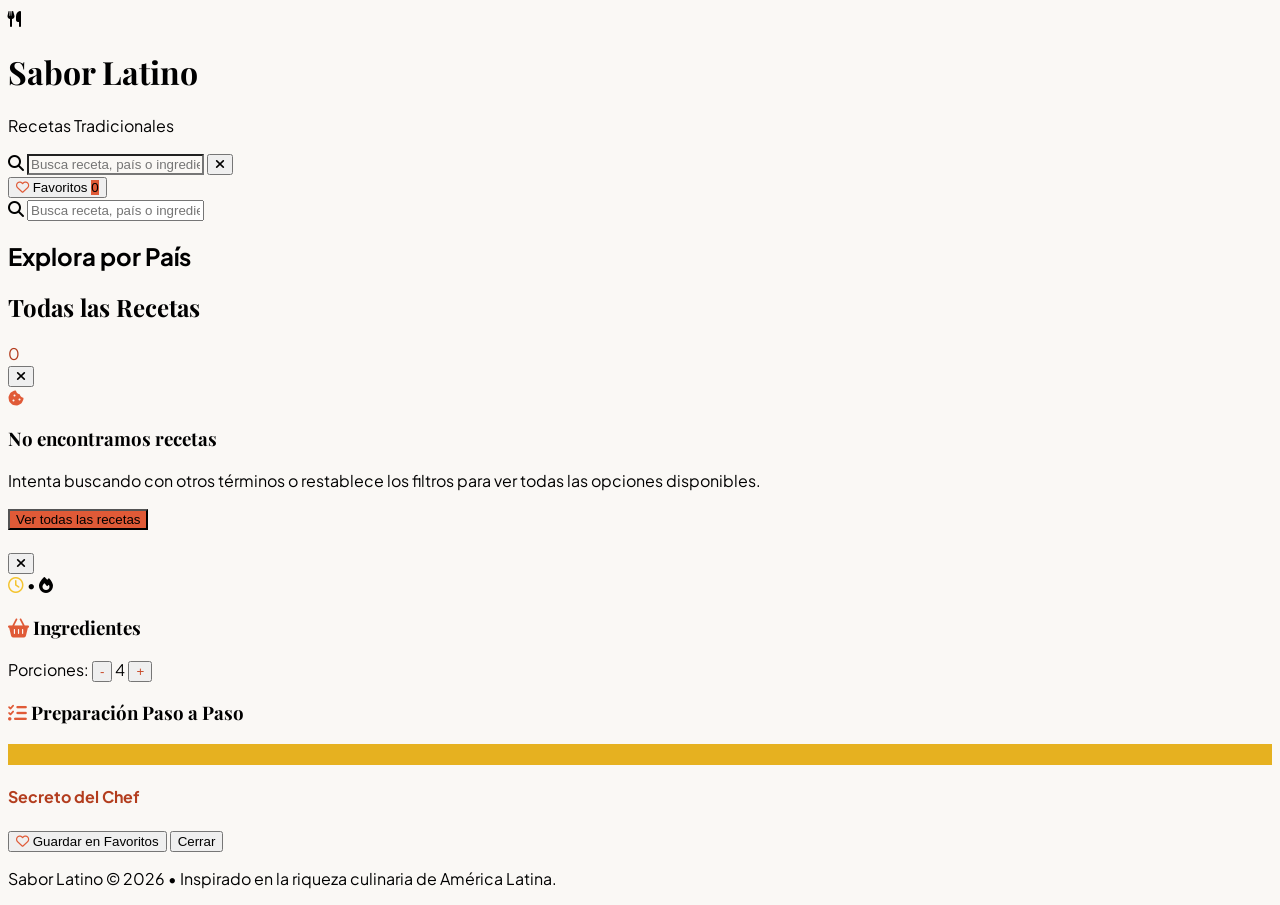
==== commit 17ed8103: "se separa diseño y funcionalidad del archivo html" ====
--- a/index.html
+++ b/index.html
@@ -3,1042 +3,207 @@
 <head>
     <meta charset="UTF-8">
     <meta name="viewport" content="width=device-width, initial-scale=1.0">
-    <title>Sabores de Latinoamérica | Recetas Tradicionales</title>
+    <title>Recetas de América Latina</title>
     <!-- Tailwind CSS CDN -->
     <script src="https://cdn.tailwindcss.com"></script>
     <!-- FontAwesome Icons -->
     <link rel="stylesheet" href="https://cdnjs.cloudflare.com/ajax/libs/font-awesome/6.4.0/css/all.min.css">
-    <!-- Google Fonts - Plus Jakarta Sans & Playfair Display -->
-    <link rel="preconnect" href="https://fonts.googleapis.com">
-    <link rel="preconnect" href="https://fonts.gstatic.com" crossorigin>
-    <link href="https://fonts.googleapis.com/css2?family=Plus+Jakarta+Sans:wght@400;500;600;700;800&family=Playfair+Display:ital,wght@0,600;0,800;1,600&display=swap" rel="stylesheet">
-    
-    <script>
-        tailwind.config = {
-            theme: {
-                extend: {
-                    colors: {
-                        terracota: {
-                            50: '#fdf8f6',
-                            100: '#f2e8e5',
-                            500: '#e0533c',
-                            600: '#c83e28',
-                            700: '#a32f1c',
-                        },
-                        maiz: {
-                            100: '#fef3c7',
-                            400: '#f59e0b',
-                            500: '#d97706',
-                        },
-                        cilantro: {
-                            50: '#f0fdf4',
-                            500: '#22c55e',
-                            700: '#15803d',
-                            800: '#166534',
-                        },
-                        warmbg: '#FAF6F0'
-                    },
-                    fontFamily: {
-                        sans: ['"Plus Jakarta Sans"', 'sans-serif'],
-                        serif: ['"Playfair Display"', 'serif'],
-                    }
-                }
-            }
-        }
-    </script>
-    <style>
-        body {
-            background-color: #FAF6F0;
-            color: #2D2424;
-        }
-        .hide-scrollbar::-webkit-scrollbar {
-            display: none;
-        }
-        .hide-scrollbar {
-            -ms-overflow-style: none;
-            scrollbar-width: none;
-        }
-        .recipe-card {
-            transition: transform 0.3s ease, box-shadow 0.3s ease;
-        }
-        .recipe-card:hover {
-            transform: translateY(-6px);
-        }
-        .heart-icon {
-            transition: transform 0.2s cubic-bezier(0.175, 0.885, 0.32, 1.275);
-        }
-        .heart-icon.active {
-            transform: scale(1.2);
-            color: #e0533c;
-        }
-    </style>
+    <!-- Google Fonts -->
+    <link href="https://fonts.googleapis.com/css2?family=Playfair+Display:wght@600;700;800&family=Plus+Jakarta+Sans:wght@400;500;600;700&display=swap" rel="stylesheet">
+    <!-- Custom CSS -->
+    <link rel="stylesheet" href="index.css">
 </head>
-<body class="font-sans min-h-screen flex flex-col justify-between antialiased selection:bg-terracota-500 selection:text-white">
-
-    <!-- HEADER / NAVIGATION -->
-    <header class="sticky top-0 z-40 bg-white/90 backdrop-blur-md border-b border-orange-100 shadow-sm">
-        <div class="max-w-7xl mx-auto px-4 sm:px-6 lg:px-8">
-            <div class="flex items-center justify-between h-20">
-                <!-- Logo -->
-                <div class="flex items-center gap-3 cursor-pointer" onclick="resetFilters()">
-                    <div class="w-12 h-12 rounded-2xl bg-gradient-to-tr from-terracota-600 via-maiz-500 to-cilantro-700 flex items-center justify-center text-white text-2xl shadow-md shadow-terracota-500/20">
-                        <i class="fa-solid fa-pepper-hot"></i>
-                    </div>
-                    <div>
-                        <h1 class="font-serif font-extrabold text-2xl sm:text-3xl text-gray-900 tracking-tight">Sabores <span class="text-terracota-600">Latinoamérica</span></h1>
-                        <p class="text-xs text-gray-500 font-medium tracking-wide uppercase">Cocina Tradicional & Auténtica</p>
-                    </div>
-                </div>
-
-                <!-- Navigation Action Buttons -->
-                <div class="flex items-center gap-3">
-                    <button id="favorites-toggle-btn" onclick="toggleFavoritesOnly()" class="flex items-center gap-2 px-4 py-2.5 rounded-full border border-gray-200 bg-white hover:border-terracota-500 hover:text-terracota-600 text-gray-700 font-semibold text-sm transition-all shadow-sm">
-                        <i id="fav-nav-icon" class="fa-regular fa-heart text-terracota-500 text-base"></i>
-                        <span class="hidden sm:inline">Mis Favoritos</span>
-                        <span id="fav-count-badge" class="bg-terracota-500 text-white text-xs font-bold px-2 py-0.5 rounded-full">0</span>
+<body class="bg-warmbg text-gray-800 font-sans antialiased min-h-screen flex flex-col justify-between">
+
+    <!-- Header / Navbar -->
+    <header class="bg-white border-b border-orange-100 sticky top-0 z-30 shadow-sm">
+        <div class="max-w-7xl mx-auto px-4 sm:px-6 lg:px-8 h-20 flex items-center justify-between">
+            <div class="flex items-center gap-3 cursor-pointer" onclick="resetFilters()">
+                <div class="w-10 h-10 rounded-2xl bg-gradient-to-br from-terracota-500 to-maiz-500 flex items-center justify-center text-white shadow-md">
+                    <i class="fa-solid fa-utensils text-lg"></i>
+                </div>
+                <div>
+                    <h1 class="font-serif font-extrabold text-xl sm:text-2xl text-gray-900 tracking-tight">Sabor Latino</h1>
+                    <p class="text-xs text-gray-500 font-medium">Recetas Tradicionales</p>
+                </div>
+            </div>
+
+            <!-- Search & Actions -->
+            <div class="flex items-center gap-3">
+                <div class="relative hidden md:block w-72">
+                    <span class="absolute inset-y-0 left-0 flex items-center pl-3.5 pointer-events-none text-gray-400">
+                        <i class="fa-solid fa-magnifying-glass text-sm"></i>
+                    </span>
+                    <input type="text" id="search-input" oninput="handleSearch()" placeholder="Busca receta, país o ingrediente..." class="w-full pl-10 pr-10 py-2.5 bg-warmbg border border-orange-200/60 rounded-2xl text-sm focus:outline-none focus:ring-2 focus:ring-terracota-500/50 transition-all">
+                    <button id="clear-search-btn" onclick="clearSearch()" class="absolute inset-y-0 right-0 pr-3.5 flex items-center text-gray-400 hover:text-gray-600 hidden">
+                        <i class="fa-solid fa-xmark text-sm"></i>
                     </button>
                 </div>
+
+                <!-- Favorites Toggle -->
+                <button id="favorites-toggle-btn" onclick="toggleFavoritesOnly()" class="flex items-center gap-2 px-4 py-2.5 rounded-2xl border border-gray-200 bg-white text-gray-700 hover:border-terracota-500 transition-all text-xs sm:text-sm font-bold shadow-sm">
+                    <i id="fav-nav-icon" class="fa-regular fa-heart text-terracota-500 text-base"></i>
+                    <span class="hidden sm:inline">Favoritos</span>
+                    <span id="fav-count-badge" class="bg-terracota-500 text-white text-[10px] w-5 h-5 rounded-full flex items-center justify-center font-extrabold">0</span>
+                </button>
             </div>
         </div>
     </header>
 
-    <!-- HERO SECTION -->
-    <section class="relative bg-gradient-to-b from-orange-100/50 via-warmbg to-warmbg pt-10 pb-8 px-4 sm:px-6 lg:px-8">
-        <div class="max-w-4xl mx-auto text-center">
-            <span class="inline-flex items-center gap-2 px-3 py-1 rounded-full bg-maiz-100 text-maiz-500 text-xs font-bold uppercase tracking-wider mb-4 border border-maiz-400/20">
-                <i class="fa-solid fa-utensils"></i> Descubre Nuestra Sazón
+    <!-- Main Content -->
+    <main class="max-w-7xl mx-auto px-4 sm:px-6 lg:px-8 py-8 flex-grow w-full">
+        
+        <!-- Mobile Search Bar -->
+        <div class="relative block md:hidden mb-6">
+            <span class="absolute inset-y-0 left-0 flex items-center pl-3.5 pointer-events-none text-gray-400">
+                <i class="fa-solid fa-magnifying-glass text-sm"></i>
             </span>
-            <h2 class="font-serif text-3xl sm:text-5xl font-extrabold text-gray-900 leading-tight mb-4">
-                El autentico sabor de nuestra tierra a un clic de tu cocina
-            </h2>
-            <p class="text-gray-600 text-base sm:text-lg mb-8 max-w-2xl mx-auto">
-                Explora cientos de recetas transmitidas de generación en generación desde México hasta la Patagonia.
-            </p>
-
-            <!-- Search Bar -->
-            <div class="relative max-w-2xl mx-auto shadow-lg rounded-2xl">
-                <div class="absolute inset-y-0 left-0 pl-4 flex items-center pointer-events-none text-gray-400 text-lg">
-                    <i class="fa-solid fa-magnifying-glass"></i>
-                </div>
-                <input type="text" id="search-input" oninput="handleSearch()" placeholder="Busca por plato (ej. Ceviche, Tacos) o ingrediente (ej. Aguacate, Maíz)..." 
-                       class="w-full pl-12 pr-10 py-4 bg-white rounded-2xl border-2 border-transparent focus:border-terracota-500 text-gray-800 placeholder-gray-400 focus:outline-none focus:ring-4 focus:ring-terracota-500/10 text-base font-medium transition-all shadow-sm">
-                <button id="clear-search-btn" onclick="clearSearch()" class="hidden absolute inset-y-0 right-0 pr-4 flex items-center text-gray-400 hover:text-gray-600">
+            <input type="text" id="search-input-mobile" oninput="document.getElementById('search-input').value = this.value; handleSearch();" placeholder="Busca receta, país o ingrediente..." class="w-full pl-10 pr-10 py-3 bg-white border border-orange-200/60 rounded-2xl text-sm focus:outline-none focus:ring-2 focus:ring-terracota-500/50 shadow-sm">
+        </div>
+
+        <!-- Country Filters -->
+        <section class="mb-8">
+            <div class="flex items-center justify-between mb-3">
+                <h2 class="text-xs font-extrabold tracking-wider text-gray-400 uppercase">Explora por País</h2>
+            </div>
+            <div id="country-filters-container" class="flex gap-2 overflow-x-auto pb-2 scrollbar-none">
+                <!-- Inyectado por JS -->
+            </div>
+        </section>
+
+        <!-- Category Filters -->
+        <section class="mb-8">
+            <div class="flex gap-2 overflow-x-auto pb-2 scrollbar-none" id="category-filters-container">
+                <!-- Inyectado por JS -->
+            </div>
+        </section>
+
+        <!-- Results Header -->
+        <div class="flex items-center justify-between mb-6">
+            <div class="flex items-center gap-3">
+                <h2 id="results-title" class="font-serif font-extrabold text-xl sm:text-2xl text-gray-900">Todas las Recetas</h2>
+                <span id="results-count" class="bg-orange-100 text-terracota-700 text-xs font-bold px-2.5 py-1 rounded-full">0</span>
+            </div>
+            <div id="active-filter-badge" class="hidden items-center gap-2 bg-orange-50 border border-orange-200 text-terracota-700 px-3 py-1.5 rounded-xl text-xs font-bold">
+                <span id="active-filter-text"></span>
+                <button onclick="resetFilters()" class="hover:text-terracota-900"><i class="fa-solid fa-xmark"></i></button>
+            </div>
+        </div>
+
+        <!-- Recipes Grid -->
+        <section id="recipes-grid" class="grid grid-cols-1 sm:grid-cols-2 lg:grid-cols-3 xl:grid-cols-4 gap-6">
+            <!-- Tarjetas de recetas inyectadas por JS -->
+        </section>
+
+        <!-- Empty State -->
+        <div id="empty-state" class="hidden text-center py-16 px-4">
+            <div class="w-20 h-20 bg-orange-100 rounded-full flex items-center justify-center mx-auto mb-4 text-terracota-500 text-2xl shadow-inner">
+                <i class="fa-solid fa-cookie-bite"></i>
+            </div>
+            <h3 class="font-serif font-bold text-xl text-gray-800 mb-2">No encontramos recetas</h3>
+            <p class="text-gray-500 text-sm max-w-md mx-auto mb-6">Intenta buscando con otros términos o restablece los filtros para ver todas las opciones disponibles.</p>
+            <button onclick="resetFilters()" class="px-5 py-2.5 bg-terracota-500 text-white rounded-xl text-xs font-bold shadow-md hover:bg-terracota-600 transition-all">Ver todas las recetas</button>
+        </div>
+    </main>
+
+    <!-- Recipe Detail Modal -->
+    <div id="recipe-modal" class="fixed inset-0 z-50 bg-black/60 backdrop-blur-sm flex items-center justify-center p-4 sm:p-6 hidden opacity-0 transition-opacity duration-300">
+        <div id="modal-content" class="bg-white w-full max-w-3xl rounded-3xl overflow-hidden shadow-2xl max-h-[90vh] flex flex-col transform scale-95 transition-transform duration-300">
+            <!-- Modal Header Image -->
+            <div class="relative h-56 sm:h-72 w-full bg-gray-100 flex-shrink-0">
+                <img id="modal-image" src="" alt="" class="w-full h-full object-cover">
+                <div class="absolute inset-0 bg-gradient-to-t from-black/70 via-black/20 to-transparent"></div>
+                
+                <!-- Close Button -->
+                <button onclick="closeRecipeModal()" class="absolute top-4 right-4 w-10 h-10 bg-white/80 backdrop-blur-md rounded-full flex items-center justify-center text-gray-800 hover:bg-white transition-colors shadow-lg">
                     <i class="fa-solid fa-xmark text-lg"></i>
                 </button>
-            </div>
-        </div>
-    </section>
-
-    <!-- MAIN CONTENT AREA -->
-    <main class="max-w-7xl mx-auto px-4 sm:px-6 lg:px-8 py-6 flex-grow w-full">
-
-        <!-- FILTERS BAR -->
-        <div class="space-y-6 mb-10">
-            <!-- Country Filters Carousel -->
-            <div>
-                <div class="flex items-center justify-between mb-3">
-                    <h3 class="text-sm font-bold uppercase tracking-wider text-gray-500 flex items-center gap-2">
-                        <i class="fa-solid fa-earth-americas text-terracota-500"></i> Filtrar por País
-                    </h3>
-                    <button onclick="resetCountryFilter()" class="text-xs font-semibold text-terracota-600 hover:underline">Ver todos</button>
-                </div>
-                <div class="flex items-center gap-2 overflow-x-auto pb-2 hide-scrollbar -mx-4 px-4 sm:mx-0 sm:px-0" id="country-filters-container">
-                    <!-- Dynamic rendering of country pills -->
-                </div>
-            </div>
-
-            <!-- Category Filters -->
-            <div>
-                <div class="flex items-center justify-between mb-3">
-                    <h3 class="text-sm font-bold uppercase tracking-wider text-gray-500 flex items-center gap-2">
-                        <i class="fa-solid fa-list text-maiz-500"></i> Categoría
-                    </h3>
-                </div>
-                <div class="flex flex-wrap gap-2" id="category-filters-container">
-                    <!-- Dynamic rendering of category pills -->
-                </div>
-            </div>
-        </div>
-
-        <!-- SEARCH RESULTS HEADER -->
-        <div class="flex items-center justify-between mb-6 border-b border-orange-200/60 pb-4">
-            <div class="flex items-center gap-3">
-                <h3 class="text-xl font-bold text-gray-900 font-serif" id="results-title">Todas las Recetas</h3>
-                <span id="results-count" class="bg-orange-100 text-terracota-700 text-xs font-bold px-2.5 py-1 rounded-full">0</span>
-            </div>
-            <!-- Active Filters Info -->
-            <div id="active-filter-badge" class="hidden flex items-center gap-2 bg-terracota-50 border border-terracota-100 text-terracota-700 text-xs font-semibold px-3 py-1 rounded-full">
-                <span id="active-filter-text">Filtrado</span>
-                <button onclick="resetFilters()" class="hover:text-terracota-900"><i class="fa-solid fa-xmark"></i></button>
-            </div>
-        </div>
-
-        <!-- RECIPES GRID -->
-        <div id="recipes-grid" class="grid grid-cols-1 sm:grid-cols-2 lg:grid-cols-3 xl:grid-cols-4 gap-6">
-            <!-- Dynamic Recipe Cards Loading Here -->
-        </div>
-
-        <!-- EMPTY STATE -->
-        <div id="empty-state" class="hidden text-center py-16 bg-white rounded-3xl border-2 border-dashed border-orange-200 my-8">
-            <div class="w-20 h-20 bg-orange-50 text-terracota-500 rounded-full flex items-center justify-center mx-auto mb-4 text-3xl">
-                <i class="fa-solid fa-drumstick-bite"></i>
-            </div>
-            <h3 class="text-2xl font-bold font-serif text-gray-800 mb-2">¡No encontramos recetas con ese filtro!</h3>
-            <p class="text-gray-500 mb-6 max-w-md mx-auto">Prueba buscando otro ingrediente, seleccionando un país distinto o borrando la búsqueda.</p>
-            <button onclick="resetFilters()" class="px-6 py-3 bg-terracota-500 hover:bg-terracota-600 text-white font-bold rounded-xl shadow-md transition-all">
-                <i class="fa-solid fa-rotate-left mr-2"></i> Restablecer Filtros
-            </button>
-        </div>
-
-    </main>
-
-    <!-- RECIPE DETAIL MODAL -->
-    <div id="recipe-modal" class="fixed inset-0 z-50 hidden overflow-y-auto bg-black/60 backdrop-blur-sm flex items-center justify-center p-3 sm:p-4 transition-opacity duration-300 opacity-0">
-        <div class="relative bg-white rounded-3xl max-w-3xl w-full max-h-[92vh] overflow-y-auto shadow-2xl transition-all transform scale-95 duration-300 flex flex-col" id="modal-content">
-            <!-- Modal Close Button -->
-            <button onclick="closeRecipeModal()" class="absolute top-4 right-4 z-20 w-10 h-10 bg-black/40 hover:bg-black/70 text-white rounded-full flex items-center justify-center transition-all shadow-md backdrop-blur-md">
-                <i class="fa-solid fa-xmark text-lg"></i>
-            </button>
-
-            <!-- Modal Image Header -->
-            <div class="relative h-64 sm:h-80 w-full shrink-0">
-                <img id="modal-image" src="" alt="" class="w-full h-full object-cover">
-                <div class="absolute inset-0 bg-gradient-to-t from-black/80 via-black/20 to-transparent"></div>
-                
-                <div class="absolute bottom-4 left-4 right-4 text-white">
-                    <div class="flex items-center gap-2 mb-2">
-                        <span id="modal-country-badge" class="px-3 py-1 rounded-full bg-white/20 backdrop-blur-md text-xs font-bold tracking-wide border border-white/30 text-white">
-                            <!-- Country Badge -->
-                        </span>
-                        <span id="modal-category-badge" class="px-3 py-1 rounded-full bg-maiz-500/90 text-xs font-bold tracking-wide text-white">
-                            <!-- Category Badge -->
-                        </span>
-                    </div>
-                    <h2 id="modal-title" class="text-2xl sm:text-4xl font-extrabold font-serif leading-tight">
-                        <!-- Title -->
-                    </h2>
-                </div>
-            </div>
-
-            <!-- Modal Body Container -->
-            <div class="p-6 sm:p-8 space-y-8 flex-grow">
-                <!-- Meta stats bar -->
-                <div class="grid grid-cols-3 gap-3 p-4 bg-orange-50/60 rounded-2xl border border-orange-100 text-center">
-                    <div>
-                        <span class="block text-xs uppercase text-gray-500 font-bold">Tiempo</span>
-                        <span id="modal-time" class="text-sm sm:text-base font-extrabold text-gray-800"></span>
-                    </div>
-                    <div>
-                        <span class="block text-xs uppercase text-gray-500 font-bold">Dificultad</span>
-                        <span id="modal-difficulty" class="text-sm sm:text-base font-extrabold text-terracota-600"></span>
-                    </div>
-                    <div>
-                        <span class="block text-xs uppercase text-gray-500 font-bold">Origen</span>
-                        <span id="modal-origin" class="text-sm sm:text-base font-extrabold text-gray-800"></span>
-                    </div>
-                </div>
-
-                <!-- Description -->
-                <p id="modal-description" class="text-gray-600 text-base leading-relaxed italic border-l-4 border-terracota-500 pl-4 py-1">
-                    <!-- Description -->
-                </p>
-
-                <!-- Dynamic Servings Calculator -->
-                <div class="bg-gray-50 p-4 rounded-2xl border border-gray-200 flex items-center justify-between flex-wrap gap-4">
-                    <div>
-                        <h4 class="font-bold text-gray-900 text-sm sm:text-base">Calculadora de Ingredientes</h4>
-                        <p class="text-xs text-gray-500">Ajusta las porciones según tus invitados</p>
-                    </div>
-                    <div class="flex items-center gap-3 bg-white px-3 py-1.5 rounded-xl border border-gray-300 shadow-sm">
-                        <button onclick="updateServings(-1)" class="w-8 h-8 rounded-lg bg-gray-100 hover:bg-terracota-500 hover:text-white text-gray-700 font-bold text-lg flex items-center justify-center transition-colors">
-                            <i class="fa-solid fa-minus text-xs"></i>
-                        </button>
-                        <span class="font-extrabold text-lg text-gray-800 w-8 text-center" id="servings-count">4</span>
-                        <button onclick="updateServings(1)" class="w-8 h-8 rounded-lg bg-gray-100 hover:bg-terracota-500 hover:text-white text-gray-700 font-bold text-lg flex items-center justify-center transition-colors">
-                            <i class="fa-solid fa-plus text-xs"></i>
-                        </button>
-                    </div>
-                </div>
-
-                <!-- Ingredients Section with Checkboxes -->
+
+                <!-- Badges on Image -->
+                <div class="absolute bottom-4 left-4 right-4 flex flex-wrap items-center justify-between gap-2 text-white">
+                    <div class="flex items-center gap-2">
+                        <span id="modal-country-badge" class="bg-white/20 backdrop-blur-md px-3 py-1 rounded-full text-xs font-bold"></span>
+                        <span id="modal-category-badge" class="bg-terracota-500 px-3 py-1 rounded-full text-xs font-bold"></span>
+                    </div>
+                    <div class="flex items-center gap-3 text-xs font-medium bg-black/40 backdrop-blur-md px-3 py-1.5 rounded-xl">
+                        <span><i class="fa-regular fa-clock text-maiz-400"></i> <span id="modal-time"></span></span>
+                        <span>•</span>
+                        <span><i class="fa-solid fa-fire text-orange-400"></i> <span id="modal-difficulty"></span></span>
+                    </div>
+                </div>
+            </div>
+
+            <!-- Modal Body Scrollable -->
+            <div class="p-6 sm:p-8 overflow-y-auto space-y-8 flex-grow">
                 <div>
-                    <div class="flex items-center justify-between mb-4">
-                        <h3 class="text-xl font-bold font-serif text-gray-900 flex items-center gap-2">
+                    <h2 id="modal-title" class="font-serif font-extrabold text-2xl sm:text-3xl text-gray-900 mb-2"></h2>
+                    <p id="modal-description" class="text-gray-600 text-sm sm:text-base italic"></p>
+                </div>
+
+                <!-- Ingredients Section with Servings Controller -->
+                <div class="bg-warmbg p-5 sm:p-6 rounded-2xl border border-orange-100">
+                    <div class="flex flex-wrap items-center justify-between gap-4 mb-4">
+                        <h3 class="font-serif font-bold text-lg text-gray-900 flex items-center gap-2">
                             <i class="fa-solid fa-basket-shopping text-terracota-500"></i> Ingredientes
                         </h3>
-                        <span class="text-xs text-gray-400">Haz clic para tachar los que ya tengas</span>
-                    </div>
-                    <ul id="modal-ingredients-list" class="space-y-2.5">
-                        <!-- Dynamic Checkbox Ingredients -->
+                        
+                        <!-- Servings Adjuster -->
+                        <div class="flex items-center gap-3 bg-white px-3 py-1.5 rounded-xl border border-orange-200/60 shadow-sm">
+                            <span class="text-xs font-bold text-gray-500">Porciones:</span>
+                            <button onclick="updateServings(-1)" class="w-6 h-6 rounded-lg bg-orange-100 hover:bg-terracota-500 hover:text-white text-terracota-600 flex items-center justify-center font-bold text-xs transition-colors">-</button>
+                            <span id="servings-count" class="font-extrabold text-sm text-gray-800 w-4 text-center">4</span>
+                            <button onclick="updateServings(1)" class="w-6 h-6 rounded-lg bg-orange-100 hover:bg-terracota-500 hover:text-white text-terracota-600 flex items-center justify-center font-bold text-xs transition-colors">+</button>
+                        </div>
+                    </div>
+
+                    <ul id="modal-ingredients-list" class="grid grid-cols-1 sm:grid-cols-2 gap-2.5">
+                        <!-- Inyectado por JS -->
                     </ul>
                 </div>
 
-                <!-- Step-by-Step Instructions -->
+                <!-- Preparation Steps -->
                 <div>
-                    <h3 class="text-xl font-bold font-serif text-gray-900 mb-4 flex items-center gap-2">
-                        <i class="fa-solid fa-fire-burner text-maiz-500"></i> Preparación Paso a Paso
+                    <h3 class="font-serif font-bold text-lg text-gray-900 mb-4 flex items-center gap-2">
+                        <i class="fa-solid fa-list-check text-terracota-500"></i> Preparación Paso a Paso
                     </h3>
                     <ol id="modal-steps-list" class="space-y-4">
-                        <!-- Dynamic Steps -->
+                        <!-- Inyectado por JS -->
                     </ol>
                 </div>
 
-                <!-- Chef's Tip Box -->
-                <div id="modal-chef-tip-container" class="bg-cilantro-50 border border-cilantro-700/20 rounded-2xl p-4 sm:p-5 flex gap-4 items-start">
-                    <div class="w-10 h-10 rounded-full bg-cilantro-700 text-white flex items-center justify-center shrink-0 text-lg">
-                        <i class="fa-solid fa-lightbulb"></i>
+                <!-- Chef Tip Box -->
+                <div class="bg-gradient-to-r from-orange-50 to-amber-50 border border-orange-200/80 rounded-2xl p-4 sm:p-5 flex gap-4 items-start">
+                    <div class="w-10 h-10 rounded-xl bg-maiz-500 text-white flex items-center justify-center shrink-0 shadow-sm">
+                        <i class="fa-solid fa-hat-chef text-base"></i>
                     </div>
                     <div>
-                        <h4 class="font-bold text-cilantro-800 text-sm uppercase tracking-wide mb-1">Consejo del Chef / Variante Regional</h4>
-                        <p id="modal-chef-tip" class="text-cilantro-800/90 text-sm leading-relaxed"></p>
+                        <h4 class="font-bold text-xs uppercase tracking-wider text-terracota-700 mb-1">Secreto del Chef</h4>
+                        <p id="modal-chef-tip" class="text-xs sm:text-sm text-gray-700 leading-relaxed"></p>
                     </div>
                 </div>
             </div>
 
             <!-- Modal Footer Actions -->
-            <div class="p-4 sm:p-6 bg-gray-50 border-t border-gray-100 rounded-b-3xl flex items-center justify-between gap-4">
-                <button id="modal-fav-btn" onclick="" class="flex-1 py-3 px-4 rounded-xl font-bold text-sm border flex items-center justify-center gap-2 transition-all">
-                    <i id="modal-fav-icon" class="fa-regular fa-heart"></i>
+            <div class="p-4 sm:px-8 sm:py-4 bg-gray-50 border-t border-gray-100 flex items-center gap-4 flex-shrink-0">
+                <button id="modal-fav-btn" class="flex-1 py-3 px-4 rounded-xl font-bold text-sm bg-white text-gray-700 border border-gray-300 hover:border-terracota-500 hover:text-terracota-600 flex items-center justify-center gap-2 transition-all shadow-sm">
+                    <i id="modal-fav-icon" class="fa-regular fa-heart text-terracota-500"></i>
                     <span id="modal-fav-text">Guardar en Favoritos</span>
                 </button>
-                <button onclick="closeRecipeModal()" class="px-6 py-3 bg-gray-200 hover:bg-gray-300 text-gray-800 font-bold rounded-xl text-sm transition-colors">
+                <button onclick="closeRecipeModal()" class="py-3 px-6 rounded-xl font-bold text-sm bg-gray-800 text-white hover:bg-gray-900 transition-colors shadow-md">
                     Cerrar
                 </button>
             </div>
         </div>
     </div>
 
-    <!-- FOOTER -->
-    <footer class="bg-gray-900 text-white border-t border-gray-800 mt-16">
-        <div class="max-w-7xl mx-auto px-4 sm:px-6 lg:px-8 py-10">
-            <div class="flex flex-col md:flex-row items-center justify-between gap-6 text-center md:text-left">
-                <div class="flex items-center gap-3">
-                    <div class="w-10 h-10 rounded-xl bg-terracota-500 flex items-center justify-center text-white text-xl">
-                        <i class="fa-solid fa-pepper-hot"></i>
-                    </div>
-                    <div>
-                        <span class="font-serif font-extrabold text-xl">Sabores Latinoamérica</span>
-                        <p class="text-xs text-gray-400">Celebrando la rica diversidad culinaria de nuestra América.</p>
-                    </div>
-                </div>
-                <div class="text-xs text-gray-500">
-                    &copy; 2026 Sabores de Latinoamérica. Creado con amor por la gastronomía latina.
-                </div>
-            </div>
+    <!-- Footer -->
+    <footer class="bg-white border-t border-orange-100 mt-16 py-8">
+        <div class="max-w-7xl mx-auto px-4 sm:px-6 lg:px-8 text-center text-xs text-gray-500">
+            <p class="font-medium">Sabor Latino &copy; 2026 • Inspirado en la riqueza culinaria de América Latina.</p>
         </div>
     </footer>
 
-    <!-- JAVASCRIPT LOGIC -->
-    <script>
-        // Comprehensive Preloaded Recipes Database
-        const recipesData = [
-            {
-                id: "tacos-al-pastor",
-                title: "Tacos al Pastor",
-                country: "México",
-                flag: "🇲🇽",
-                category: "Platos Fuertes",
-                time: "45 mins",
-                difficulty: "Fácil",
-                image: "https://images.unsplash.com/photo-1551504734-5ee1c4a1479b?auto=format&fit=crop&w=800&q=80",
-                description: "Deliciosas tortillas de maíz rellenas de carne de cerdo marinada con chiles, achiote, especias y piña asada.",
-                baseServings: 4,
-                ingredients: [
-                    { amount: 500, unit: "g", item: "Lomo de cerdo en finas filetes" },
-                    { amount: 2, unit: "chiles", item: "Guajillo hidratados" },
-                    { amount: 1, unit: "cda", item: "Pasta de achiote" },
-                    { amount: 0.25, unit: "taza", item: "Jugo de naranja agria" },
-                    { amount: 0.5, unit: "taza", item: "Piña fresca en rodajas" },
-                    { amount: 12, unit: "tortillas", item: "Tortillas pequeñas de maíz" },
-                    { amount: 0.5, unit: "taza", item: "Cilantro fresco picado" },
-                    { amount: 1, unit: "cebolla", item: "Cebolla blanca picada" }
-                ],
-                steps: [
-                    "Licúa los chiles guajillo con el achiote, jugo de naranja, ajo, comino y orégano hasta obtener un adobo suave.",
-                    "Marina las tiras de cerdo en el adobo durante al menos 2 horas en el refrigerador.",
-                    "En una sartén bien caliente con un poco de aceite, cocina la carne marinada hasta que esté bien dorada y ligeramente crujiente.",
-                    "Asa las rodajas de piña hasta que se caramelicen y pícalas en trozos pequeños.",
-                    "Calienta las tortillas de maíz, sirve la carne, agrega la piña asada, cebolla, cilantro y acompaña con salsa verde y limón."
-                ],
-                chefTip: "Si deseas un sabor más cercano al tradicional trompo mexicano, cocina la carne a fuego alto para que logre bordes doraditos y crujientes."
-            },
-            {
-                id: "ceviche-peruano",
-                title: "Ceviche Peruano Auténtico",
-                country: "Perú",
-                flag: "🇵🇪",
-                category: "Entradas",
-                time: "25 mins",
-                difficulty: "Fácil",
-                image: "https://images.unsplash.com/photo-1535399831218-d5bd36d1a6b3?auto=format&fit=crop&w=800&q=80",
-                description: "Pescado fresco curado al instante con jugo de limón sutil, acompañado de camote dulce, choclo y ají limo.",
-                baseServings: 4,
-                ingredients: [
-                    { amount: 600, unit: "g", item: "Pescado blanco fresco (Corvina o Lenguado)" },
-                    { amount: 10, unit: "limones", item: "Limones sutiles (frescos)" },
-                    { amount: 1, unit: "cebolla", item: "Cebolla morada cortada en pluma fina" },
-                    { amount: 1, unit: "ají", item: "Ají limo picado finamente" },
-                    { amount: 1, unit: "camote", item: "Camote cocido en rodajas" },
-                    { amount: 1, unit: "taza", item: "Choclo peruano desgranado y cocido" },
-                    { amount: 0.25, unit: "taza", item: "Cilantro fresco picado" }
-                ],
-                steps: [
-                    "Corta el pescado fresco en cubos de aproximadamente 2 cm y colócalos en un tazón frío previamente frotado con ají limo.",
-                    "Sazona el pescado generosamente con sal y pimienta al gusto. Mezcla suavemente.",
-                    "Exprime los limones suavemente sin apretar hasta el final para evitar amargor, derramando el jugo directo sobre el pescado.",
-                    "Añade el ají limo y el cilantro picado. Remueve durante 1 a 2 minutos hasta que el pescado cambie ligeramente de color.",
-                    "Agrega la cebolla morada lavada en agua helada, sirve inmediatamente acompañado de rodajas de camote y choclo."
-                ],
-                chefTip: "Nunca dejes reposar el ceviche más de 3 minutos en el limón; el verdadero ceviche peruano se consume fresco al instante de marinarse."
-            },
-            {
-                id: "bandeja-paisa",
-                title: "Bandeja Paisa",
-                country: "Colombia",
-                flag: "🇨🇴",
-                category: "Platos Fuertes",
-                time: "1 hora 30 mins",
-                difficulty: "Intermedio",
-                image: "https://images.unsplash.com/photo-1626777552726-4a6b54c97e46?auto=format&fit=crop&w=800&q=80",
-                description: "El festín más abundante de la región antioqueña con frijoles cargamanto, chicharrón crujiente, carne molida, huevo frito y tajadas de plátano maduro.",
-                baseServings: 4,
-                ingredients: [
-                    { amount: 400, unit: "g", item: "Frijoles cargamanto cocidos" },
-                    { amount: 400, unit: "g", item: "Tocino entero para chicharrón" },
-                    { amount: 400, unit: "g", item: "Carne molida sofocada" },
-                    { amount: 4, unit: "chorizos", item: "Chorizos antioqueños" },
-                    { amount: 4, unit: "huevos", item: "Huevos fritos" },
-                    { amount: 2, unit: "plátanos", item: "Plátanos maduros fritos en tajadas" },
-                    { amount: 2, unit: "tazas", item: "Arroz blanco cocido" },
-                    { amount: 1, unit: "aguacate", item: "Aguacate en cuartos" },
-                    { amount: 4, unit: "arepas", item: "Arepas pequeñas de maíz blanco" }
-                ],
-                steps: [
-                    "Cocina los frijoles en olla a presión con un buen guiso (hogao) de cebolla y tomate.",
-                    "Corta el tocino en forma de peineta y fríelo a fuego lento hasta que quede bien dorado y crujiente.",
-                    "Sofríe la carne molida con cebolla, ajo y comino.",
-                    "Fríe las tajadas de plátano maduro, los chorizos y los huevos dejando la yema blanda.",
-                    "Sirve en una bandeja grande colocando una cama de arroz, frijoles al lado y acomodando el chicharrón, carne, chorizo, huevo, tajada, arepa y aguacate."
-                ],
-                chefTip: "Añade un trozo de plátano verde o zanahoria a la cocción de los frijoles para espesar el caldo de forma natural."
-            },
-            {
-                id: "empanadas-argentinas",
-                title: "Empanadas Argentinas de Carne",
-                country: "Argentina",
-                flag: "🇦🇷",
-                category: "Antojitos/Snacks",
-                time: "50 mins",
-                difficulty: "Intermedio",
-                image: "https://images.unsplash.com/photo-1628102491629-778571d893a3?auto=format&fit=crop&w=800&q=80",
-                description: "Empanadas criollas jugosas horneadas con relleno de carne cortada a cuchillo, comino, aceitunas y huevo duro.",
-                baseServings: 4,
-                ingredients: [
-                    { amount: 12, unit: "discos", item: "Tapas para empanadas criollas" },
-                    { amount: 500, unit: "g", item: "Carne de res (Lomo o Bola de lomo)" },
-                    { amount: 500, unit: "g", item: "Cebolla picada fina" },
-                    { amount: 2, unit: "huevos", item: "Huevos duros picados" },
-                    { amount: 0.5, unit: "taza", item: "Aceitunas verdes picadas" },
-                    { amount: 1, unit: "cda", item: "Comino molido y pimentón dulce" },
-                    { amount: 50, unit: "g", item: "Grasa de res o mantequilla" }
-                ],
-                steps: [
-                    "Cocina la cebolla en la grasa a fuego suave hasta que transparente.",
-                    "Añade la carne cortada a mano en cubitos pequeños. Cocina solo hasta que cambie de color.",
-                    "Condimenta generosamente con pimentón, comino, sal y pimienta. Deja enfriar el pino en la heladera preferiblemente de un día para otro.",
-                    "Rellena cada disco de empanada agregando un toque de huevo duro y aceitunas.",
-                    "Cierra doblando por la mitad y realiza el repulgue tradicional. Hornea a 220°C durante 15 minutos hasta que estén doradas."
-                ],
-                chefTip: "El secreto para que queden jugosas es usar la misma cantidad de peso en cebolla que en carne y dejar enfriar completamente el relleno."
-            },
-            {
-                id: "feijoada-brasileira",
-                title: "Feijoada Completa",
-                country: "Brasil",
-                flag: "🇧🇷",
-                category: "Platos Fuertes",
-                time: "2 horas",
-                difficulty: "Avanzado",
-                image: "https://images.unsplash.com/photo-1541544741938-0af808871cc0?auto=format&fit=crop&w=800&q=80",
-                description: "El plato nacional brasileño: estofado consistente de frijoles negros con variados cortes de cerdo y embutidos ahumados.",
-                baseServings: 6,
-                ingredients: [
-                    { amount: 500, unit: "g", item: "Frijoles negros (Feijão preto)" },
-                    { amount: 300, unit: "g", item: "Carne de sol o cecina de res" },
-                    { amount: 200, unit: "g", item: "Chorizo calabresa o ahumado" },
-                    { amount: 200, unit: "g", item: "Costilla de cerdo ahumada" },
-                    { amount: 1, unit: "cabeza", item: "Ajo picado" },
-                    { amount: 2, unit: "hojas", item: "Laurel" },
-                    { amount: 2, unit: "tazas", item: "Farofa (Harina de mandioca tostada)" }
-                ],
-                steps: [
-                    "Remoja los frijoles negros desde la noche anterior.",
-                    "Cocina las carnes ahumadas y descaladas junto con los frijoles y hojas de laurel en abundante agua.",
-                    "En una sartén aparte, haz un sofrito abundante de ajo y cebolla, e incorpora un cucharón de frijoles aplastándolos para espesar.",
-                    "Vierte el sofrito de nuevo a la olla principal y deja hervir a fuego lento hasta que el caldo tome cuerpo.",
-                    "Sirve caliente acompañado de arroz blanco, farofa, gajos de naranja fresca y couve (col salteada)."
-                ],
-                chefTip: "Acompañar con rodajas de naranja ayuda a la digestión y contrarresta la suntuosidad de las carnes ahumadas."
-            },
-            {
-                id: "arepas-reina-pepeada",
-                title: "Arepa Reina Pepiada",
-                country: "Venezuela",
-                flag: "🇻🇪",
-                category: "Antojitos/Snacks",
-                time: "35 mins",
-                difficulty: "Fácil",
-                image: "https://images.unsplash.com/photo-1565299585323-38d6b0865b47?auto=format&fit=crop&w=800&q=80",
-                description: "Emblemática arepa venezolana crujiente por fuera y suave por dentro, rellena de ensalada cremosa de pollo, aguacate y mayonesa.",
-                baseServings: 4,
-                ingredients: [
-                    { amount: 2, unit: "tazas", item: "Harina de maíz precocida blanca" },
-                    { amount: 2.5, unit: "tazas", item: "Agua tibia" },
-                    { amount: 1, unit: "pechuga", item: "Pechuga de pollo desmechada" },
-                    { amount: 1, unit: "aguacate", item: "Aguacate maduro grande" },
-                    { amount: 3, unit: "cdas", item: "Mayonesa" },
-                    { amount: 0.5, unit: "cebolla", item: "Cebolla morada rallada" },
-                    { amount: 1, unit: "diente", item: "Ajo picado muy fino" }
-                ],
-                steps: [
-                    "Mezcla la harina de maíz con agua tibia y sal hasta formar una masa suave y moldeable. Deja reposar 5 minutos.",
-                    "Forma bolas de masa y aplástalas creando discos gruesos. Cocínalas en un budare o sartén a fuego medio hasta que doren por ambos lados.",
-                    "En un tazón, muele la mitad del aguacate y mezcla con el pollo desmechado, la cebolla, el ajo y la mayonesa hasta crear un relleno cremoso.",
-                    "Abre las arepas calientes con un cuchillo y rellénalas generosamente agregando las láminas del resto del aguacate."
-                ],
-                chefTip: "Si deseas un toque extra de crocancia, pasa la arepa por el horno a 200°C por 8 minutos después del budare hasta que suene 'hueca' al golpearla."
-            },
-            {
-                id: "chiles-en-nogada",
-                title: "Chiles en Nogada",
-                country: "México",
-                flag: "🇲🇽",
-                category: "Platos Fuertes",
-                time: "1 hora 10 mins",
-                difficulty: "Avanzado",
-                image: "https://images.unsplash.com/photo-1599974579688-8dbdd335c77f?auto=format&fit=crop&w=800&q=80",
-                description: "Patriótico plato mexicano: chiles poblanos rellenos de picadillo de frutas y carne, bañados en crema de nuez de Castilla y granada.",
-                baseServings: 4,
-                ingredients: [
-                    { amount: 4, unit: "chiles", item: "Chiles poblanos grandes asados y limpios" },
-                    { amount: 300, unit: "g", item: "Carne picada mixta (cerdo y res)" },
-                    { amount: 1, unit: "manzana", item: "Manzana panochera en cubitos" },
-                    { amount: 1, unit: "pera", item: "Pera de leche en cubitos" },
-                    { amount: 1, unit: "durazno", item: "Durazno criollo en cubitos" },
-                    { amount: 1, unit: "taza", item: "Nuez de Castilla pelada" },
-                    { amount: 100, unit: "g", item: "Queso de cabra fresco" },
-                    { amount: 0.5, unit: "taza", item: "Crema de leche" },
-                    { amount: 0.5, unit: "taza", item: "Granos de granada roja fresca" }
-                ],
-                steps: [
-                    "Asa, suda, pela y desvena los chiles poblanos cuidando de dejarlos enteros.",
-                    "Cocina la carne con el sofrito y añade las frutas picadas, pasas y piñones hasta tener un picadillo aromático.",
-                    "Licúa las nueces de Castilla con el queso de cabra, la crema, un toque de leche y jerez para preparar la nogada fina.",
-                    "Rellena los chiles con el picadillo tibia.",
-                    "Cubre los chiles completamente con la nogada helada y decora con los granos de granada roja y hojas de perejil."
-                ],
-                chefTip: "Asegúrate de quitar toda la piel delgada de la nuez de Castilla para evitar que la nogada tome un sabor amargo."
-            },
-            {
-                id: "pastel-de-choclo",
-                title: "Pastel de Choclo",
-                country: "Chile",
-                flag: "🇨🇱",
-                category: "Platos Fuertes",
-                time: "1 hora",
-                difficulty: "Intermedio",
-                image: "https://images.unsplash.com/photo-1546069901-ba9599a7e63c?auto=format&fit=crop&w=800&q=80",
-                description: "Deliciosa cazuela horneada con base de carne sazonada (pino) cubierta con una cremosa capa de maíz tierno gratina con azúcar.",
-                baseServings: 4,
-                ingredients: [
-                    { amount: 6, unit: "mazorcas", item: "Choclos / maíces tiernos desgranados" },
-                    { amount: 1, unit: "ramita", item: "Albahaca fresca" },
-                    { amount: 400, unit: "g", item: "Carne de res molida" },
-                    { amount: 2, unit: "cebollas", item: "Cebollas picadas" },
-                    { amount: 2, unit: "huevos", item: "Huevos duros en cuartos" },
-                    { amount: 0.5, unit: "taza", item: "Aceitunas negras" },
-                    { amount: 2, unit: "cdas", item: "Azúcar granulada para gratinar" }
-                ],
-                steps: [
-                    "Muele el choclo tierno junto a las hojas de albahaca fresca.",
-                    "Cocina la mezcla de choclo en una olla con un toque de leche y mantequilla revolviendo constantemente hasta espesarla.",
-                    "Prepara el pino dorando la cebolla con la carne molida, comino y sal.",
-                    "En una paila de greda o molde para horno, coloca una base abundante de pino, huevo duro y aceitunas.",
-                    "Cubre con la crema de choclo, espolvorea azúcar encima y hornea a 200°C hasta gratinar bien."
-                ],
-                chefTip: "Gratinar con un toque de azúcar por encima genera la costra dorada dulce tan característica de este plato chileno."
-            },
-            {
-                id: "tres-leches",
-                title: "Pastel de Tres Leches",
-                country: "Nicaragua",
-                flag: "🇳🇮",
-                category: "Postres",
-                time: "45 mins",
-                difficulty: "Fácil",
-                image: "https://images.unsplash.com/photo-1588195538326-c5b1e9f80a1b?auto=format&fit=crop&w=800&q=80",
-                description: "Bizcocho esponjoso bañado en una rica mezcla de tres tipos de leche, coronado con merengue italiano y canela.",
-                baseServings: 8,
-                ingredients: [
-                    { amount: 1, unit: "taza", item: "Harina de trigo" },
-                    { amount: 5, unit: "huevos", item: "Huevos separados" },
-                    { amount: 1, unit: "taza", item: "Azúcar" },
-                    { amount: 1, unit: "lata", item: "Leche condensada" },
-                    { amount: 1, unit: "lata", item: "Leche evaporada" },
-                    { amount: 1, unit: "taza", item: "Crema de leche (Media crema)" },
-                    { amount: 1, unit: "cda", item: "Polvo para hornear" }
-                ],
-                steps: [
-                    "Bate las claras a punto de nieve y luego incorpora las yemas, el azúcar y la harina cernida suavemente.",
-                    "Vierte en un molde enharinado y hornea a 180°C durante 25 minutos hasta que esté dorado.",
-                    "Mezcla la leche condensada, la leche evaporada y la crema de leche.",
-                    "Punza todo el bizcocho caliente con un tenedor y vierte la mezcla de las tres leches lentamente para que absorba todo.",
-                    "Refrigera por 4 horas y decora con merengue o nata montada y canela espolvoreada."
-                ],
-                chefTip: "Deja reposar el pastel en el refrigerador durante toda la noche para que absorba el máximo de dulzura y humedad."
-            },
-            {
-                id: "pisco-sour",
-                title: "Pisco Sour Tradicional",
-                country: "Perú",
-                flag: "🇵🇪",
-                category: "Bebidas",
-                time: "10 mins",
-                difficulty: "Fácil",
-                image: "https://images.unsplash.com/photo-1514362545857-3bc16c4c7d1b?auto=format&fit=crop&w=800&q=80",
-                description: "El cóctel insignia preparado con Pisco quebranta, jugo de limón fresco, jarabe de goma y clara de huevo para una espuma sedosa.",
-                baseServings: 2,
-                ingredients: [
-                    { amount: 3, unit: "oz", item: "Pisco Quebranta" },
-                    { amount: 1, unit: "oz", item: "Jugo de limón sutil fresco" },
-                    { amount: 1, unit: "oz", item: "Jarabe de goma / almíbar simple" },
-                    { amount: 1, unit: "clara", item: "Clara de huevo fresco" },
-                    { amount: 4, unit: "cubos", item: "Hielo picado" },
-                    { amount: 2, unit: "gotas", item: "Amargo de Angostura" }
-                ],
-                steps: [
-                    "Agrega en una coctelera el pisco, el jugo de limón fresco y el jarabe de goma.",
-                    "Añade la clara de huevo y el hielo.",
-                    "Agita enérgicamente durante 15 a 20 segundos para emulsionar la clara de huevo.",
-                    "Sirve colando en dos copas pisco sour previamente enfriadas.",
-                    "Decora colocando 2 o 3 gotas de Amargo de Angostura sobre la espuma de la superficie."
-                ],
-                chefTip: "Usa la regla clásica peruana '3-1-1': 3 partes de Pisco, 1 parte de Limón y 1 parte de Jarabe para lograr el equilibrio perfecto."
-            }
-        ];
-
-        // State variables
-        let currentRecipes = [...recipesData];
-        let selectedCountry = "TODOS";
-        let selectedCategory = "TODAS";
-        let searchQuery = "";
-        let favorites = JSON.parse(localStorage.getItem('latin_recipes_favs')) || [];
-        let showFavoritesOnly = false;
-        let activeModalRecipe = null;
-        let currentServings = 4;
-
-        // DOM elements
-        const recipesGrid = document.getElementById('recipes-grid');
-        const emptyState = document.getElementById('empty-state');
-        const countryContainer = document.getElementById('country-filters-container');
-        const categoryContainer = document.getElementById('category-filters-container');
-        const searchInput = document.getElementById('search-input');
-        const clearSearchBtn = document.getElementById('clear-search-btn');
-        const resultsTitle = document.getElementById('results-title');
-        const resultsCount = document.getElementById('results-count');
-        const favCountBadge = document.getElementById('fav-count-badge');
-        const favNavIcon = document.getElementById('fav-nav-icon');
-        const activeFilterBadge = document.getElementById('active-filter-badge');
-        const activeFilterText = document.getElementById('active-filter-text');
-
-        // Get unique countries and categories
-        const countriesList = ["TODOS", ...new Set(recipesData.map(r => `${r.flag} ${r.country}`))];
-        const categoriesList = ["TODAS", "Platos Fuertes", "Entradas", "Antojitos/Snacks", "Postres", "Bebidas"];
-
-        // Initialize App
-        window.addEventListener('DOMContentLoaded', () => {
-            renderCountryFilters();
-            renderCategoryFilters();
-            updateFavoritesBadge();
-            filterAndRenderRecipes();
-        });
-
-        // Render Country Filter Pills
-        function renderCountryFilters() {
-            countryContainer.innerHTML = countriesList.map(c => {
-                const isSelected = (c === "TODOS" && selectedCountry === "TODOS") || selectedCountry === c;
-                return `
-                    <button onclick="selectCountry('${c}')" class="px-4 py-2 rounded-xl text-xs sm:text-sm font-bold whitespace-nowrap transition-all flex items-center gap-1.5 ${
-                        isSelected 
-                        ? 'bg-terracota-500 text-white shadow-md shadow-terracota-500/20' 
-                        : 'bg-white border border-gray-200 text-gray-700 hover:border-terracota-500 hover:text-terracota-600'
-                    }">
-                        ${c}
-                    </button>
-                `;
-            }).join('');
-        }
-
-        // Render Category Filter Pills
-        function renderCategoryFilters() {
-            categoryContainer.innerHTML = categoriesList.map(cat => {
-                const isSelected = selectedCategory === cat;
-                return `
-                    <button onclick="selectCategory('${cat}')" class="px-3.5 py-1.5 rounded-lg text-xs font-bold transition-all ${
-                        isSelected 
-                        ? 'bg-maiz-500 text-white shadow-sm' 
-                        : 'bg-white border border-gray-200 text-gray-600 hover:border-maiz-500 hover:text-maiz-500'
-                    }">
-                        ${cat}
-                    </button>
-                `;
-            }).join('');
-        }
-
-        // Selection Handlers
-        function selectCountry(country) {
-            selectedCountry = country;
-            showFavoritesOnly = false;
-            updateFavoritesNavState();
-            renderCountryFilters();
-            filterAndRenderRecipes();
-        }
-
-        function selectCategory(category) {
-            selectedCategory = category;
-            showFavoritesOnly = false;
-            updateFavoritesNavState();
-            renderCategoryFilters();
-            filterAndRenderRecipes();
-        }
-
-        function handleSearch() {
-            searchQuery = searchInput.value.trim().toLowerCase();
-            if (searchQuery.length > 0) {
-                clearSearchBtn.classList.remove('hidden');
-            } else {
-                clearSearchBtn.classList.add('hidden');
-            }
-            filterAndRenderRecipes();
-        }
-
-        function clearSearch() {
-            searchInput.value = "";
-            searchQuery = "";
-            clearSearchBtn.classList.add('hidden');
-            filterAndRenderRecipes();
-        }
-
-        function resetCountryFilter() {
-            selectedCountry = "TODOS";
-            renderCountryFilters();
-            filterAndRenderRecipes();
-        }
-
-        function resetFilters() {
-            selectedCountry = "TODOS";
-            selectedCategory = "TODAS";
-            searchQuery = "";
-            showFavoritesOnly = false;
-            searchInput.value = "";
-            clearSearchBtn.classList.add('hidden');
-            updateFavoritesNavState();
-            renderCountryFilters();
-            renderCategoryFilters();
-            filterAndRenderRecipes();
-        }
-
-        // Filter Logic
-        function filterAndRenderRecipes() {
-            let filtered = recipesData.filter(recipe => {
-                // Country Filter
-                const matchesCountry = selectedCountry === "TODOS" || `${recipe.flag} ${recipe.country}` === selectedCountry;
-                
-                // Category Filter
-                const matchesCategory = selectedCategory === "TODAS" || recipe.category === selectedCategory;
-
-                // Search Query Filter (Matches Name, Country or Ingredients)
-                const matchesSearch = searchQuery === "" || 
-                    recipe.title.toLowerCase().includes(searchQuery) ||
-                    recipe.country.toLowerCase().includes(searchQuery) ||
-                    recipe.ingredients.some(i => i.item.toLowerCase().includes(searchQuery));
-
-                // Favorites Filter
-                const matchesFavs = !showFavoritesOnly || favorites.includes(recipe.id);
-
-                return matchesCountry && matchesCategory && matchesSearch && matchesFavs;
-            });
-
-            // Update UI Counters and Titles
-            resultsCount.textContent = filtered.length;
-            
-            if (showFavoritesOnly) {
-                resultsTitle.textContent = "Mis Recetas Favoritas";
-            } else if (selectedCountry !== "TODOS") {
-                resultsTitle.textContent = `Recetas de ${selectedCountry}`;
-            } else if (selectedCategory !== "TODAS") {
-                resultsTitle.textContent = `Categoría: ${selectedCategory}`;
-            } else {
-                resultsTitle.textContent = "Todas las Recetas";
-            }
-
-            // Render Active Filter Badge
-            if (selectedCountry !== "TODOS" || selectedCategory !== "TODAS" || searchQuery !== "" || showFavoritesOnly) {
-                activeFilterBadge.classList.remove('hidden');
-                activeFilterBadge.classList.add('flex');
-                
-                let text = [];
-                if (showFavoritesOnly) text.push("Favoritos");
-                if (selectedCountry !== "TODOS") text.push(selectedCountry);
-                if (selectedCategory !== "TODAS") text.push(selectedCategory);
-                if (searchQuery) text.push(`"${searchQuery}"`);
-                
-                activeFilterText.textContent = text.join(" • ");
-            } else {
-                activeFilterBadge.classList.add('hidden');
-                activeFilterBadge.classList.remove('flex');
-            }
-
-            // Render Grid Cards or Empty State
-            if (filtered.length === 0) {
-                recipesGrid.innerHTML = "";
-                emptyState.classList.remove('hidden');
-            } else {
-                emptyState.classList.add('hidden');
-                recipesGrid.innerHTML = filtered.map(recipe => createRecipeCardHTML(recipe)).join('');
-            }
-        }
-
-        // Create HTML for Individual Recipe Card
-        function createRecipeCardHTML(recipe) {
-            const isFav = favorites.includes(recipe.id);
-            return `
-                <article class="recipe-card bg-white rounded-3xl overflow-hidden border border-orange-100 shadow-sm hover:shadow-xl flex flex-col justify-between">
-                    <div>
-                        <!-- Image Container -->
-                        <div class="relative h-48 w-full overflow-hidden bg-gray-100">
-                            <img src="${recipe.image}" alt="${recipe.title}" loading="lazy" class="w-full h-full object-cover transition-transform duration-500 hover:scale-105">
-                            
-                            <!-- Country Badge -->
-                            <div class="absolute top-3 left-3 bg-white/90 backdrop-blur-md px-3 py-1 rounded-full text-xs font-bold text-gray-800 shadow-sm flex items-center gap-1.5">
-                                <span>${recipe.flag}</span>
-                                <span>${recipe.country}</span>
-                            </div>
-
-                            <!-- Favorite Button -->
-                            <button onclick="toggleFavorite(event, '${recipe.id}')" aria-label="Guardar en favoritos" class="absolute top-3 right-3 w-9 h-9 bg-white/90 backdrop-blur-md rounded-full flex items-center justify-center text-gray-400 hover:text-terracota-500 transition-colors shadow-sm">
-                                <i class="${isFav ? 'fa-solid text-terracota-500' : 'fa-regular'} fa-heart heart-icon ${isFav ? 'active' : ''} text-lg"></i>
-                            </button>
-                        </div>
-
-                        <!-- Content -->
-                        <div class="p-5">
-                            <div class="flex items-center gap-2 mb-2">
-                                <span class="bg-orange-50 text-terracota-600 text-[10px] font-extrabold uppercase px-2.5 py-0.5 rounded-md border border-orange-200/60">
-                                    ${recipe.category}
-                                </span>
-                                <span class="text-xs text-gray-400 flex items-center gap-1 font-medium ml-auto">
-                                    <i class="fa-regular fa-clock text-terracota-500"></i> ${recipe.time}
-                                </span>
-                            </div>
-
-                            <h3 class="font-serif font-extrabold text-lg text-gray-900 leading-snug mb-2 hover:text-terracota-600 transition-colors">
-                                ${recipe.title}
-                            </h3>
-                            
-                            <p class="text-gray-500 text-xs line-clamp-2 leading-relaxed mb-4">
-                                ${recipe.description}
-                            </p>
-                        </div>
-                    </div>
-
-                    <!-- Footer Action -->
-                    <div class="px-5 pb-5 pt-0">
-                        <button onclick="openRecipeModal('${recipe.id}')" class="w-full py-2.5 px-4 rounded-xl bg-warmbg hover:bg-terracota-500 hover:text-white text-terracota-600 font-bold text-xs flex items-center justify-center gap-2 transition-all border border-orange-200/60">
-                            <span>Ver Receta Completa</span>
-                            <i class="fa-solid fa-arrow-right text-[10px]"></i>
-                        </button>
-                    </div>
-                </article>
-            `;
-        }
-
-        // Toggle Favorite Functionality
-        function toggleFavorite(event, recipeId) {
-            if (event) event.stopPropagation();
-            
-            const index = favorites.indexOf(recipeId);
-            if (index > -1) {
-                favorites.splice(index, 1);
-            } else {
-                favorites.push(recipeId);
-            }
-
-            localStorage.setItem('latin_recipes_favs', JSON.stringify(favorites));
-            updateFavoritesBadge();
-            filterAndRenderRecipes();
-
-            // Update active modal if open
-            if (activeModalRecipe && activeModalRecipe.id === recipeId) {
-                updateModalFavButtonState();
-            }
-        }
-
-        function toggleFavoritesOnly() {
-            showFavoritesOnly = !showFavoritesOnly;
-            updateFavoritesNavState();
-            filterAndRenderRecipes();
-        }
-
-        function updateFavoritesNavState() {
-            const btn = document.getElementById('favorites-toggle-btn');
-            if (showFavoritesOnly) {
-                btn.classList.add('bg-terracota-500', 'text-white', 'border-terracota-500');
-                btn.classList.remove('bg-white', 'text-gray-700');
-                favNavIcon.classList.add('text-white');
-                favNavIcon.classList.remove('text-terracota-500');
-            } else {
-                btn.classList.remove('bg-terracota-500', 'text-white', 'border-terracota-500');
-                btn.classList.add('bg-white', 'text-gray-700');
-                favNavIcon.classList.remove('text-white');
-                favNavIcon.classList.add('text-terracota-500');
-            }
-        }
-
-        function updateFavoritesBadge() {
-            favCountBadge.textContent = favorites.length;
-        }
-
-        // Modal Open & Render
-        function openRecipeModal(recipeId) {
-            const recipe = recipesData.find(r => r.id === recipeId);
-            if (!recipe) return;
-
-            activeModalRecipe = recipe;
-            currentServings = recipe.baseServings;
-
-            // Set Static Modal Elements
-            document.getElementById('modal-image').src = recipe.image;
-            document.getElementById('modal-title').textContent = recipe.title;
-            document.getElementById('modal-country-badge').textContent = `${recipe.flag} ${recipe.country}`;
-            document.getElementById('modal-category-badge').textContent = recipe.category;
-            document.getElementById('modal-time').textContent = recipe.time;
-            document.getElementById('modal-difficulty').textContent = recipe.difficulty;
-            document.getElementById('modal-origin').textContent = recipe.country;
-            document.getElementById('modal-description').textContent = `"${recipe.description}"`;
-            document.getElementById('servings-count').textContent = currentServings;
-            document.getElementById('modal-chef-tip').textContent = recipe.chefTip;
-
-            // Render Ingredients & Steps
-            renderModalIngredients();
-            renderModalSteps();
-            updateModalFavButtonState();
-
-            // Display Modal with Smooth Fade
-            const modal = document.getElementById('recipe-modal');
-            const modalContent = document.getElementById('modal-content');
-            modal.classList.remove('hidden');
-            setTimeout(() => {
-                modal.classList.remove('opacity-0');
-                modalContent.classList.remove('scale-95');
-                modalContent.classList.add('scale-100');
-            }, 10);
-
-            document.body.style.overflow = 'hidden';
-        }
-
-        function closeRecipeModal() {
-            const modal = document.getElementById('recipe-modal');
-            const modalContent = document.getElementById('modal-content');
-
-            modal.classList.add('opacity-0');
-            modalContent.classList.remove('scale-100');
-            modalContent.classList.add('scale-95');
-
-            setTimeout(() => {
-                modal.classList.add('hidden');
-                document.body.style.overflow = 'auto';
-                activeModalRecipe = null;
-            }, 300);
-        }
-
-        // Dynamically recalculate ingredient quantities based on servings
-        function updateServings(delta) {
-            if (!activeModalRecipe) return;
-            const newServings = currentServings + delta;
-            if (newServings < 1 || newServings > 20) return;
-
-            currentServings = newServings;
-            document.getElementById('servings-count').textContent = currentServings;
-            renderModalIngredients();
-        }
-
-        function renderModalIngredients() {
-            if (!activeModalRecipe) return;
-            const ratio = currentServings / activeModalRecipe.baseServings;
-
-            const list = document.getElementById('modal-ingredients-list');
-            list.innerHTML = activeModalRecipe.ingredients.map((ing, idx) => {
-                const calculatedAmount = Math.round((ing.amount * ratio) * 100) / 100;
-                return `
-                    <li class="flex items-center gap-3 p-3 rounded-xl bg-warmbg hover:bg-orange-100/50 transition-colors cursor-pointer border border-orange-100/50" onclick="toggleIngredientCheck(${idx})">
-                        <input type="checkbox" id="ing-${idx}" class="w-5 h-5 rounded text-terracota-500 focus:ring-terracota-500 accent-terracota-500 cursor-pointer">
-                        <label for="ing-${idx}" class="text-sm font-medium text-gray-800 cursor-pointer flex-grow select-none">
-                            <span class="font-extrabold text-terracota-600">${calculatedAmount} ${ing.unit}</span> ${ing.item}
-                        </label>
-                    </li>
-                `;
-            }).join('');
-        }
-
-        function toggleIngredientCheck(idx) {
-            const checkbox = document.getElementById(`ing-${idx}`);
-            if (checkbox) {
-                checkbox.checked = !checkbox.checked;
-            }
-        }
-
-        function renderModalSteps() {
-            if (!activeModalRecipe) return;
-            const list = document.getElementById('modal-steps-list');
-            list.innerHTML = activeModalRecipe.steps.map((step, idx) => `
-                <li class="flex gap-4 items-start">
-                    <span class="w-8 h-8 rounded-full bg-terracota-500 text-white font-extrabold flex items-center justify-center shrink-0 text-sm shadow-md">
-                        ${idx + 1}
-                    </span>
-                    <p class="text-gray-700 text-sm sm:text-base leading-relaxed pt-1">
-                        ${step}
-                    </p>
-                </li>
-            `).join('');
-        }
-
-        function updateModalFavButtonState() {
-            if (!activeModalRecipe) return;
-            const isFav = favorites.includes(activeModalRecipe.id);
-            const btn = document.getElementById('modal-fav-btn');
-            const icon = document.getElementById('modal-fav-icon');
-            const text = document.getElementById('modal-fav-text');
-
-            btn.onclick = (e) => toggleFavorite(e, activeModalRecipe.id);
-
-            if (isFav) {
-                btn.className = "flex-1 py-3 px-4 rounded-xl font-bold text-sm bg-terracota-500 text-white border-terracota-500 flex items-center justify-center gap-2 shadow-md transition-all";
-                icon.className = "fa-solid fa-heart text-white";
-                text.textContent = "Guardado en Favoritos";
-            } else {
-                btn.className = "flex-1 py-3 px-4 rounded-xl font-bold text-sm bg-white text-gray-700 border-gray-300 hover:border-terracota-500 hover:text-terracota-600 flex items-center justify-center gap-2 transition-all";
-                icon.className = "fa-regular fa-heart text-terracota-500";
-                text.textContent = "Guardar en Favoritos";
-            }
-        }
-
-        // Close modal when clicking on backdrop
-        document.getElementById('recipe-modal').addEventListener('click', (e) => {
-            if (e.target.id === 'recipe-modal') {
-                closeRecipeModal();
-            }
-        });
-    </script>
+    <!-- Script JS -->
+    <script src="index.js"></script>
 </body>
 </html>
--- a/index.css
+++ b/index.css
@@ -0,0 +1,51 @@
+/* Configuración de colores y fuentes personalizados usando Tailwind variables simuladas */
+@layer base {
+    :root {
+        --color-terracota-500: #E05A37;
+        --color-terracota-600: #C84928;
+        --color-maiz-400: #F4C430;
+        --color-maiz-500: #E6B120;
+        --color-warmbg: #FAF8F5;
+    }
+}
+
+/* Colores personalizados para Tailwind CSS */
+.bg-warmbg {
+    background-color: #FAF8F5;
+}
+
+.bg-terracota-500 { background-color: #E05A37; }
+.hover\:bg-terracota-500:hover { background-color: #E05A37; }
+.bg-terracota-600 { background-color: #C84928; }
+.hover\:bg-terracota-600:hover { background-color: #C84928; }
+.text-terracota-500 { color: #E05A37; }
+.text-terracota-600 { color: #C84928; }
+.text-terracota-700 { color: #B33D1E; }
+.border-terracota-500 { border-color: #E05A37; }
+.focus\:ring-terracota-500:focus { --tw-ring-color: #E05A37; }
+
+.bg-maiz-400 { background-color: #F4C430; }
+.bg-maiz-500 { background-color: #E6B120; }
+.text-maiz-400 { color: #F4C430; }
+.text-maiz-500 { color: #E6B120; }
+.hover\:border-maiz-500:hover { border-color: #E6B120; }
+.hover\:text-maiz-500:hover { color: #E6B120; }
+.bg-maiz-500 { background-color: #E6B120; }
+
+/* Tipografías */
+.font-serif {
+    font-family: 'Playfair Display', serif;
+}
+
+.font-sans {
+    font-family: 'Plus Jakarta Sans', sans-serif;
+}
+
+/* Ocultar barras de desplazamiento para carruseles limpios */
+.scrollbar-none::-webkit-scrollbar {
+    display: none;
+}
+.scrollbar-none {
+    -ms-overflow-style: none;
+    scrollbar-width: none;
+}
